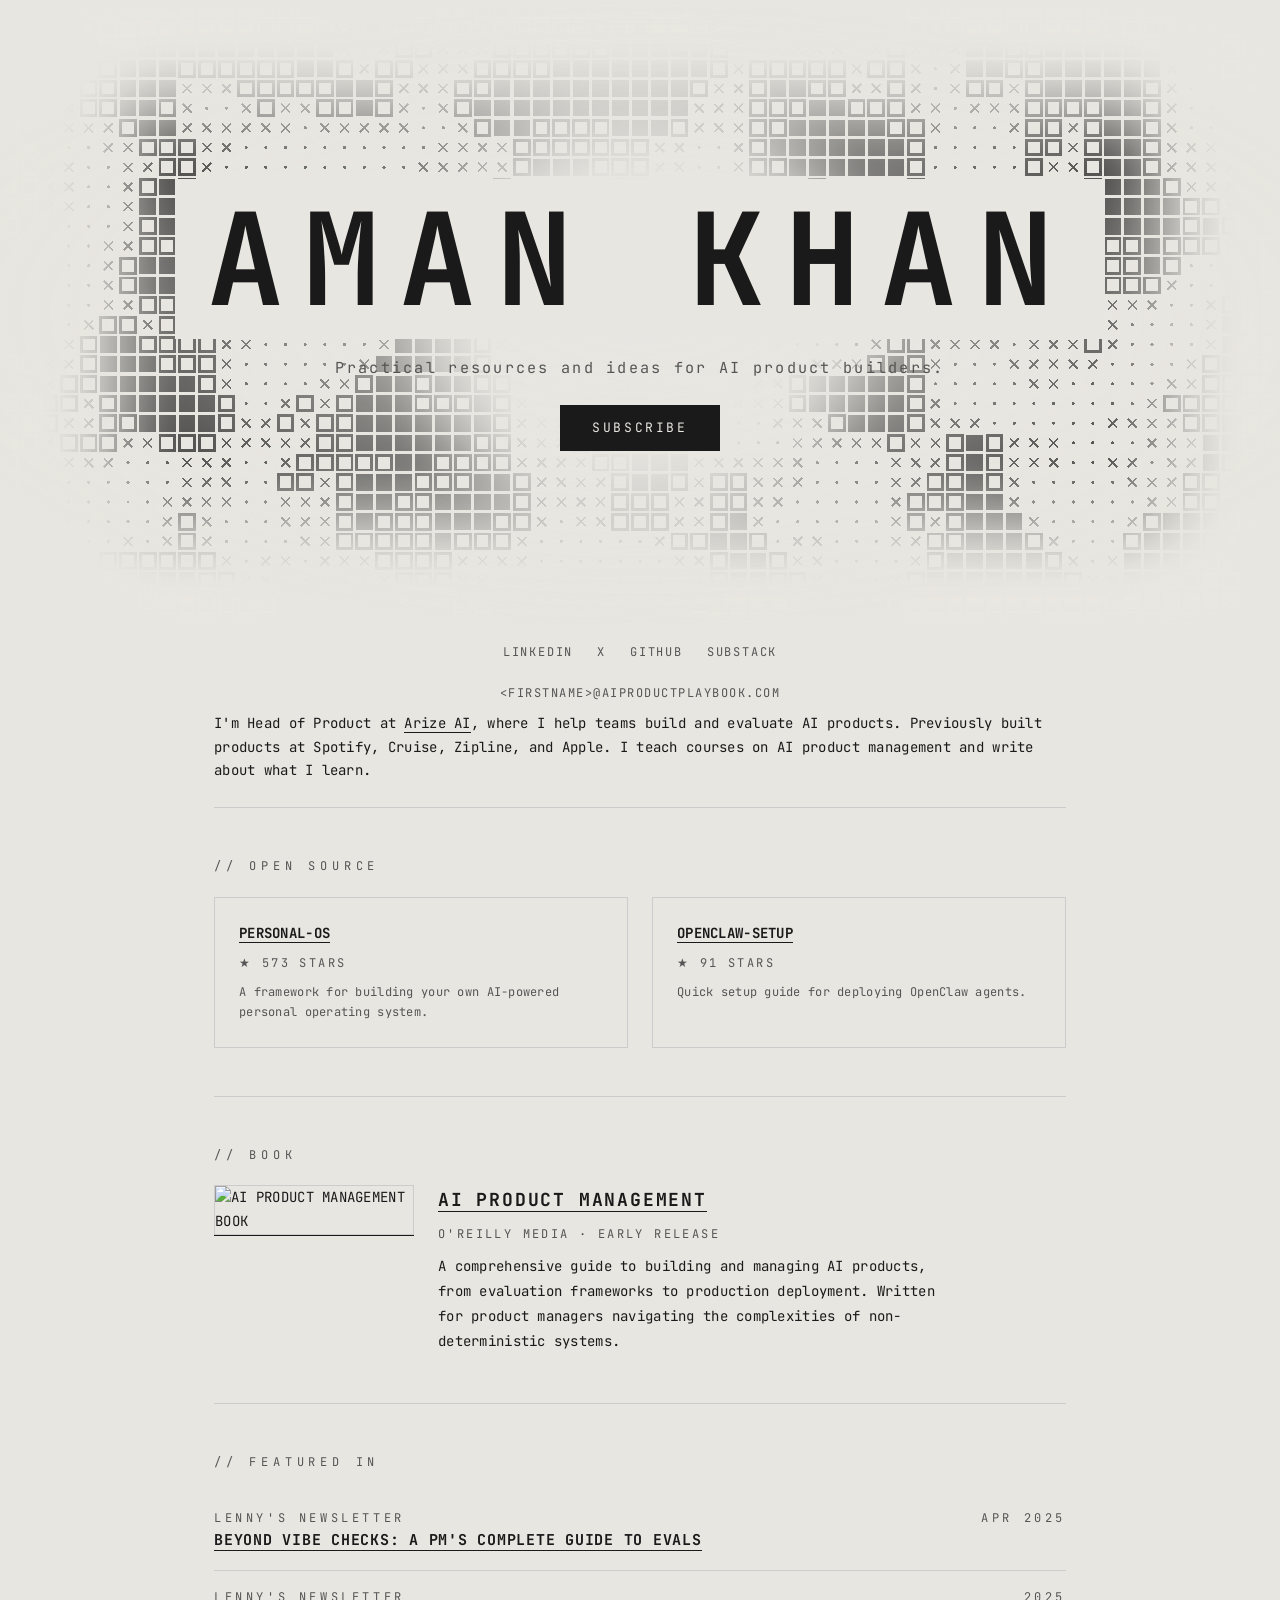
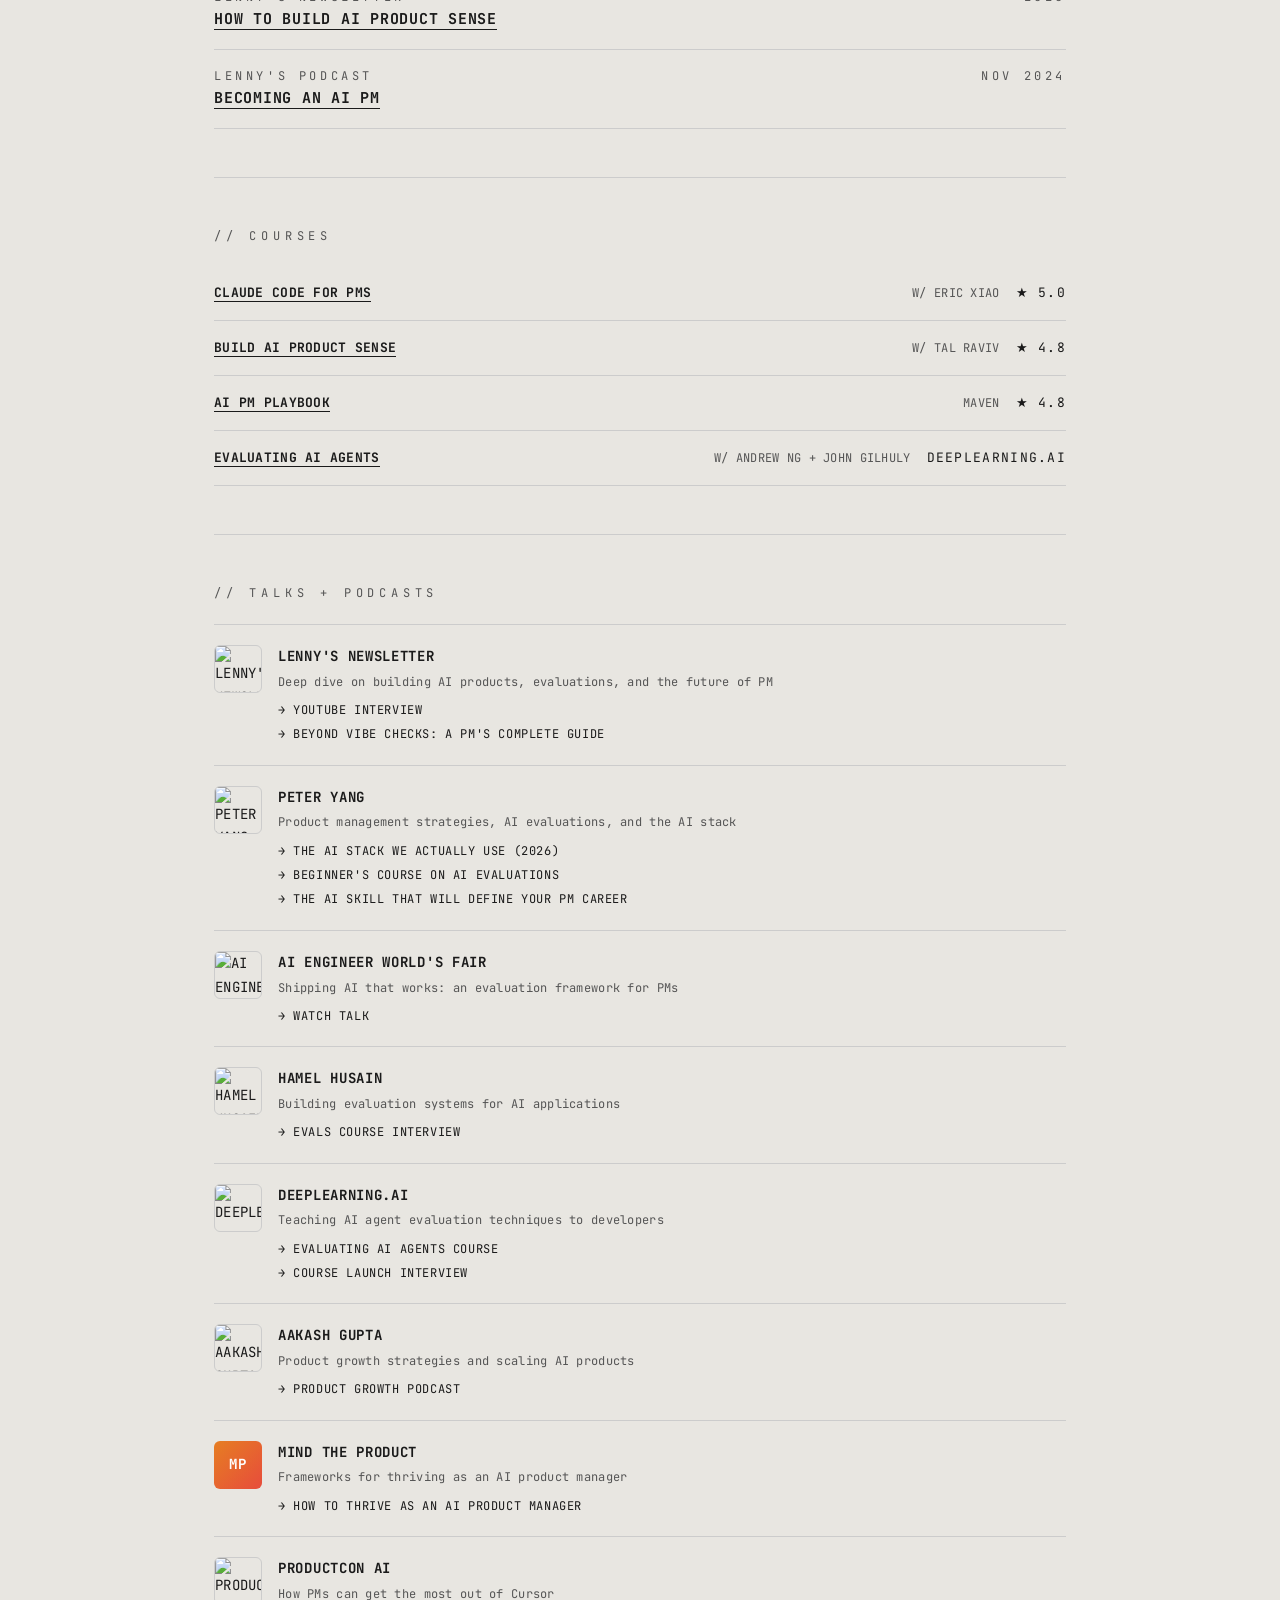
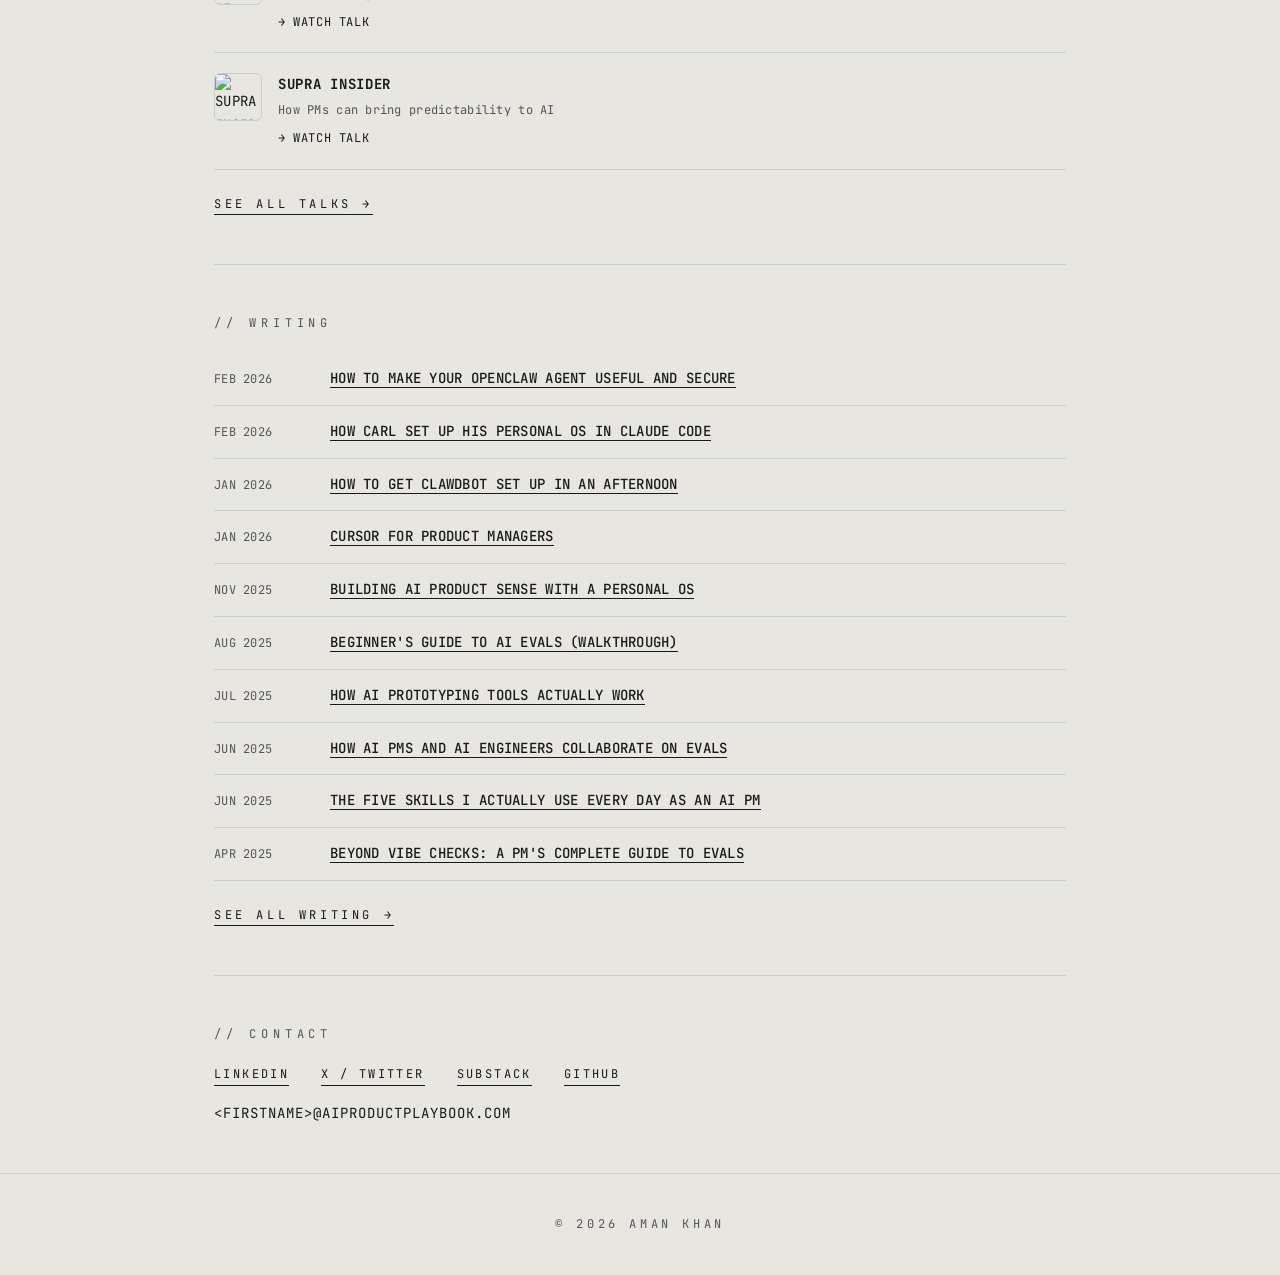
==== preview/index.html @ 2f3ff598 "chore: refresh GitHub star counts" ====
<!DOCTYPE html>
<html lang="en">
<head>
<meta charset="UTF-8">
<meta name="viewport" content="width=device-width, initial-scale=1.0">
<title>AMAN KHAN</title>
<style>
@import url('https://fonts.googleapis.com/css2?family=JetBrains+Mono:wght@400;500;700&display=swap');

* { margin: 0; padding: 0; box-sizing: border-box; }

:root {
  --cream: #e8e6e1;
  --ink: #1a1a1a;
  --muted: #555;
  --border: #ccc;
}

body {
  font-family: 'JetBrains Mono', monospace;
  background: var(--cream);
  color: var(--ink);
  text-transform: uppercase;
  font-size: 14px;
  line-height: 1.7;
  letter-spacing: 0.02em;
}

a { color: var(--ink); text-decoration: none; border-bottom: 1px solid var(--ink); }
a:hover { border-bottom-color: transparent; }

.container { max-width: 900px; margin: 0 auto; padding: 0 24px; }

/* HERO */
#hero {
  position: relative;
  height: 70vh;
  min-height: 400px;
  display: flex;
  align-items: center;
  justify-content: center;
  overflow: hidden;
}

#dither-canvas {
  position: absolute;
  top: 0; left: 0;
  width: 100%;
  height: 100%;
  z-index: 0;
}

#hero::after {
  content: '';
  position: absolute;
  top: 0; left: 0;
  width: 100%;
  height: 100%;
  background: radial-gradient(ellipse 60% 50% at 50% 50%, var(--cream) 0%, transparent 100%);
  z-index: 0;
  pointer-events: none;
}

.hero-content {
  position: relative;
  z-index: 1;
  text-align: center;
}

.hero-name {
  font-size: clamp(3rem, 10vw, 8rem);
  font-weight: 700;
  letter-spacing: 0.15em;
  line-height: 1;
  background: var(--cream);
  padding: 16px 32px;
  mix-blend-mode: screen;
  pointer-events: none;
}

.hero-tagline {
  font-size: clamp(0.8rem, 1.5vw, 0.95rem);
  letter-spacing: 0.15em;
  margin-top: 16px;
  color: var(--muted);
  text-transform: none;
  pointer-events: none;
}

.hero-cta-row {
  margin-top: 24px;
  display: flex;
  align-items: center;
  gap: 24px;
  justify-content: center;
  flex-wrap: wrap;
}

.cta-btn {
  display: inline-block;
  background: var(--ink);
  color: var(--cream) !important;
  padding: 12px 32px;
  font-family: inherit;
  font-size: 13px;
  letter-spacing: 0.2em;
  text-transform: uppercase;
  border: none;
  cursor: pointer;
  text-decoration: none;
  border-bottom: none !important;
  position: relative;
  z-index: 2;
}

.cta-btn:hover { opacity: 0.85; border-bottom: none !important; }

.below-hero-links {
  display: flex;
  justify-content: center;
  gap: 24px;
  padding: 12px 0;
  font-size: 12px;
  letter-spacing: 0.15em;
}

.below-hero-links a { color: var(--muted); border-bottom: 1px solid transparent; }
.below-hero-links a:hover { color: var(--ink); border-bottom-color: var(--ink); }

.about-row {
  display: flex;
  align-items: center;
  gap: 24px;
  padding: 8px 0 24px;
}

.about-bio {
  text-transform: none;
  font-size: 14px;
  line-height: 1.7;
  flex: 1;
}

/* SECTIONS */
section {
  padding: 48px 0;
  border-top: 1px solid var(--border);
}

.section-label {
  font-size: 12px;
  letter-spacing: 0.4em;
  color: var(--muted);
  margin-bottom: 20px;
}

.section-label::before { content: '// '; }

/* OPEN SOURCE */
.oss-grid {
  display: grid;
  grid-template-columns: 1fr 1fr;
  gap: 24px;
}

.oss-card {
  border: 1px solid var(--border);
  padding: 24px;
}

.oss-card h3 { font-size: 14px; margin-bottom: 8px; }
.oss-stars { font-size: 12px; color: var(--muted); letter-spacing: 0.2em; }

/* BOOK */
.book-grid {
  display: grid;
  grid-template-columns: 200px 1fr;
  gap: 24px;
  align-items: start;
}

.book-cover { width: 100%; border: 1px solid var(--border); }

.book-info h3 { font-size: 18px; letter-spacing: 0.1em; margin-bottom: 8px; }
.book-publisher { font-size: 12px; color: var(--muted); letter-spacing: 0.2em; margin-bottom: 10px; }
.book-desc { text-transform: none; line-height: 1.8; max-width: 500px; }

/* FEATURED */
.featured-item {
  padding: 16px 0;
  border-bottom: 1px solid var(--border);
  display: grid;
  grid-template-columns: 1fr auto;
  gap: 16px;
  align-items: baseline;
}

.featured-item:first-of-type { border-top: 1px solid var(--border); }
.featured-source { font-size: 12px; color: var(--muted); letter-spacing: 0.3em; }
.featured-title { font-size: 15px; font-weight: 700; letter-spacing: 0.05em; }

/* COURSES */
.course-row {
  display: grid;
  grid-template-columns: 1fr auto auto;
  gap: 16px;
  padding: 16px 0;
  border-bottom: 1px solid var(--border);
  align-items: baseline;
}

.course-row:first-of-type { border-top: 1px solid var(--border); }
.course-name { font-weight: 700; font-size: 13px; }
.course-collab { font-size: 12px; color: var(--muted); }
.course-rating { font-size: 13px; letter-spacing: 0.1em; white-space: nowrap; }

/* TALK CARDS */
.talks-list {
  display: flex;
  flex-direction: column;
  gap: 0;
}

.talk-card {
  display: flex;
  align-items: flex-start;
  gap: 16px;
  padding: 20px 0;
  border-bottom: 1px solid var(--border);
}

.talk-card:first-child { border-top: 1px solid var(--border); }

.talk-avatar {
  width: 48px;
  height: 48px;
  border-radius: 6px;
  object-fit: cover;
  flex-shrink: 0;
  border: 1px solid var(--border);
}

.talk-avatar-placeholder {
  width: 48px;
  height: 48px;
  border-radius: 6px;
  flex-shrink: 0;
  display: flex;
  align-items: center;
  justify-content: center;
  font-size: 14px;
  font-weight: 700;
  letter-spacing: 0.05em;
  color: #fff;
  background: linear-gradient(135deg, #e67e22, #e74c3c);
}

.talk-card-body {
  flex: 1;
  min-width: 0;
}

.talk-card-show {
  font-size: 14px;
  font-weight: 700;
  letter-spacing: 0.05em;
  margin-bottom: 4px;
}

.talk-card-desc {
  font-size: 12px;
  text-transform: none;
  color: var(--muted);
  line-height: 1.6;
  margin-bottom: 8px;
}

.talk-card-links {
  display: flex;
  flex-direction: column;
  gap: 4px;
  font-size: 12px;
  letter-spacing: 0.05em;
}

.talk-card-links a {
  color: var(--ink);
  border-bottom: none;
}

.talk-card-links a:hover {
  border-bottom: 1px solid var(--ink);
}

/* WRITING */
.writing-item {
  display: grid;
  grid-template-columns: 100px 1fr;
  gap: 16px;
  padding: 14px 0;
  border-bottom: 1px solid var(--border);
  align-items: baseline;
}

.writing-item:first-of-type { border-top: 1px solid var(--border); }
.writing-date { font-size: 12px; color: var(--muted); }
.writing-title a { font-weight: 500; }

.see-more {
  display: inline-block;
  margin-top: 24px;
  font-size: 12px;
  letter-spacing: 0.3em;
}

/* CONTACT */
.contact-links {
  display: flex;
  gap: 32px;
  font-size: 12px;
  letter-spacing: 0.2em;
}

/* FOOTER */
footer {
  padding: 40px 0;
  border-top: 1px solid var(--border);
  text-align: center;
  font-size: 12px;
  color: var(--muted);
  letter-spacing: 0.3em;
}

/* NAV */
nav {
  position: fixed;
  top: 0;
  width: 100%;
  z-index: 100;
  background: var(--cream);
  border-bottom: 1px solid var(--border);
  padding: 12px 0;
  font-size: 12px;
  letter-spacing: 0.3em;
  opacity: 0;
  transition: opacity 0.3s;
}

nav.visible { opacity: 1; }

nav .container {
  display: flex;
  justify-content: space-between;
  align-items: center;
}

nav a { border-bottom: none; }
nav a:hover { opacity: 0.5; }
.nav-links { display: flex; gap: 24px; }

/* RESPONSIVE */
@media (max-width: 640px) {
  .about-row { gap: 20px; }
  .about-bio { font-size: 13px; }
  .book-grid { grid-template-columns: 140px 1fr; gap: 24px; }
  .oss-grid { grid-template-columns: 1fr; }
  .featured-item { grid-template-columns: 1fr; }
  .course-row { grid-template-columns: 1fr auto; }
  .course-collab { display: none; }
  .nav-links { gap: 12px; }
  .contact-links { flex-wrap: wrap; gap: 16px; }
}
</style>
</head>
<body>

<nav id="nav">
  <div class="container">
    <a href="#hero">AMAN KHAN</a>
    <div class="nav-links">
      <a href="#book">BOOK</a>
      <a href="#courses">COURSES</a>
      <a href="#talks">TALKS</a>
      <a href="#writing">WRITING</a>
    </div>
  </div>
</nav>

<div id="hero">
  <canvas id="dither-canvas"></canvas>
  <div class="hero-content">
    <div class="hero-name">AMAN KHAN</div>
    <div class="hero-tagline">Practical resources and ideas for AI product builders.</div>
    <div class="hero-cta-row">
      <a href="https://aiproductplaybook.com" class="cta-btn">SUBSCRIBE</a>
    </div>
  </div>
</div>

<div class="container">
  <div class="below-hero-links">
    <a href="https://www.linkedin.com/in/amanberkeley">LINKEDIN</a>
    <a href="https://x.com/amankhan">X</a>
    <a href="https://github.com/amanaiproduct">GITHUB</a>
    <a href="https://amankhan1.substack.com">SUBSTACK</a>
  </div>
  <div style="text-align:center;font-size:12px;letter-spacing:1.5px;margin-top:8px;color:var(--muted);">&lt;FIRSTNAME&gt;@AIPRODUCTPLAYBOOK.COM</div>
  <div class="about-row">
    <p class="about-bio">I'm Head of Product at <a href="https://arize.com">Arize AI</a>, where I help teams build and evaluate AI products. Previously built products at Spotify, Cruise, Zipline, and Apple. I teach courses on AI product management and write about what I learn.</p>
  </div>
</div>

<div class="container">

<section id="opensource">
  <div class="section-label">OPEN SOURCE</div>
  <div class="oss-grid">
    <div class="oss-card">
      <h3><a href="https://github.com/amanaiproduct/personal-os">PERSONAL-OS</a></h3>
      <div class="oss-stars">&#9733; 573 STARS</div>
      <p style="margin-top:8px;text-transform:none;font-size:12px;color:var(--muted);">A framework for building your own AI-powered personal operating system.</p>
    </div>
    <div class="oss-card">
      <h3><a href="https://github.com/amanaiproduct/openclaw-setup">OPENCLAW-SETUP</a></h3>
      <div class="oss-stars">&#9733; 91 STARS</div>
      <p style="margin-top:8px;text-transform:none;font-size:12px;color:var(--muted);">Quick setup guide for deploying OpenClaw agents.</p>
    </div>
  </div>
</section>

<section id="book">
  <div class="section-label">BOOK</div>
  <div class="book-grid">
    <a href="https://learning.oreilly.com/library/view/ai-product-management/0642572251048/"><img src="https://raw.githubusercontent.com/amanaiproduct/amanaiproduct/main/ai-product-management-book.jpg" alt="AI Product Management Book" class="book-cover" /></a>
    <div class="book-info">
      <h3><a href="https://learning.oreilly.com/library/view/ai-product-management/0642572251048/">AI PRODUCT MANAGEMENT</a></h3>
      <div class="book-publisher">O'REILLY MEDIA &middot; EARLY RELEASE</div>
      <div class="book-desc">
        A comprehensive guide to building and managing AI products, from evaluation frameworks to production deployment. Written for product managers navigating the complexities of non-deterministic systems.
      </div>
    </div>
  </div>
</section>

<section id="featured">
  <div class="section-label">FEATURED IN</div>
  <div class="featured-item">
    <div>
      <div class="featured-source">LENNY'S NEWSLETTER</div>
      <div class="featured-title"><a href="https://amankhan1.substack.com/p/beyond-vibe-checks-a-pms-complete">BEYOND VIBE CHECKS: A PM'S COMPLETE GUIDE TO EVALS</a></div>
    </div>
    <div class="featured-source">APR 2025</div>
  </div>
  <div class="featured-item">
    <div>
      <div class="featured-source">LENNY'S NEWSLETTER</div>
      <div class="featured-title"><a href="https://www.lennysnewsletter.com/p/how-to-build-ai-product-sense">HOW TO BUILD AI PRODUCT SENSE</a></div>
    </div>
    <div class="featured-source">2025</div>
  </div>
  <div class="featured-item">
    <div>
      <div class="featured-source">LENNY'S PODCAST</div>
      <div class="featured-title"><a href="https://www.youtube.com/watch?v=E_rNotqs--I">BECOMING AN AI PM</a></div>
    </div>
    <div class="featured-source">NOV 2024</div>
  </div>
</section>

<section id="courses">
  <div class="section-label">COURSES</div>
  <div class="course-row">
    <div class="course-name"><a href="https://maven.com/aman-khan/claude-code-for-product-managers">CLAUDE CODE FOR PMS</a></div>
    <div class="course-collab">W/ ERIC XIAO</div>
    <div class="course-rating">&#9733; 5.0</div>
  </div>
  <div class="course-row">
    <div class="course-name"><a href="https://maven.com/aman-khan/build-ai-product-sense">BUILD AI PRODUCT SENSE</a></div>
    <div class="course-collab">W/ TAL RAVIV</div>
    <div class="course-rating">&#9733; 4.8</div>
  </div>
  <div class="course-row">
    <div class="course-name"><a href="https://maven.com/aman-khan/thriving-as-an-ai-pm">AI PM PLAYBOOK</a></div>
    <div class="course-collab">MAVEN</div>
    <div class="course-rating">&#9733; 4.8</div>
  </div>
  <div class="course-row">
    <div class="course-name"><a href="https://learn.deeplearning.ai/courses/evaluating-ai-agents/">EVALUATING AI AGENTS</a></div>
    <div class="course-collab">W/ ANDREW NG + JOHN GILHULY</div>
    <div class="course-rating">DEEPLEARNING.AI</div>
  </div>
</section>

<section id="talks">
  <div class="section-label">TALKS + PODCASTS</div>
  <div class="talks-list">

    <div class="talk-card">
      <img class="talk-avatar" src="https://substackcdn.com/image/fetch/w_80,h_80,c_fill,f_webp,q_auto:good,fl_progressive:steep,g_auto/https%3A%2F%2Fsubstack-post-media.s3.amazonaws.com%2Fpublic%2Fimages%2F441213db-4824-4e48-9d28-a3a18952cbfc_592x592.png" alt="Lenny's Newsletter" />
      <div class="talk-card-body">
        <div class="talk-card-show">LENNY'S NEWSLETTER</div>
        <div class="talk-card-desc">Deep dive on building AI products, evaluations, and the future of PM</div>
        <div class="talk-card-links">
          <a href="https://www.youtube.com/watch?v=E_rNotqs--I">&rarr; YouTube Interview</a>
          <a href="https://www.lennysnewsletter.com/p/beyond-vibe-checks-a-pms-complete">&rarr; Beyond Vibe Checks: A PM's Complete Guide</a>
        </div>
      </div>
    </div>

    <div class="talk-card">
      <img class="talk-avatar" src="https://substackcdn.com/image/fetch/f_auto,q_auto:good,fl_progressive:steep/https%3A%2F%2Fsubstack-post-media.s3.amazonaws.com%2Fpublic%2Fimages%2Fd2dbd75e-1c5a-48ab-94ef-b24caea63cdf_1024x1024.png" alt="Peter Yang" />
      <div class="talk-card-body">
        <div class="talk-card-show">PETER YANG</div>
        <div class="talk-card-desc">Product management strategies, AI evaluations, and the AI stack</div>
        <div class="talk-card-links">
          <a href="https://www.youtube.com/watch?v=VXdrfvqiH-0">&rarr; The AI Stack We Actually Use (2026)</a>
          <a href="https://www.youtube.com/watch?v=TL527yTpxlk">&rarr; Beginner's Course on AI Evaluations</a>
          <a href="https://www.youtube.com/watch?v=u8lEDw7pOkE">&rarr; The AI Skill That Will Define Your PM Career</a>
        </div>
      </div>
    </div>

    <div class="talk-card">
      <img class="talk-avatar" src="https://img.youtube.com/vi/2HNSG990Ew8/default.jpg" alt="AI Engineer World's Fair" />
      <div class="talk-card-body">
        <div class="talk-card-show">AI ENGINEER WORLD'S FAIR</div>
        <div class="talk-card-desc">Shipping AI that works: an evaluation framework for PMs</div>
        <div class="talk-card-links">
          <a href="https://www.youtube.com/watch?v=2HNSG990Ew8">&rarr; Watch Talk</a>
        </div>
      </div>
    </div>

    <div class="talk-card">
      <img class="talk-avatar" src="https://yt3.googleusercontent.com/91zElxE2d20UXhsFWobw-z-L6oVIaZs88jK5ojx1LAk6V_9s4IIaCA9VqqN_Jw3WkgW_VEpN=s160-c-k-c0x00ffffff-no-rj" alt="Hamel Husain" />
      <div class="talk-card-body">
        <div class="talk-card-show">HAMEL HUSAIN</div>
        <div class="talk-card-desc">Building evaluation systems for AI applications</div>
        <div class="talk-card-links">
          <a href="https://www.youtube.com/watch?v=XueTa4qrMpg">&rarr; Evals Course Interview</a>
        </div>
      </div>
    </div>

    <div class="talk-card">
      <img class="talk-avatar" src="https://www.deeplearning.ai/favicon.ico" alt="DeepLearning.AI" />
      <div class="talk-card-body">
        <div class="talk-card-show">DEEPLEARNING.AI</div>
        <div class="talk-card-desc">Teaching AI agent evaluation techniques to developers</div>
        <div class="talk-card-links">
          <a href="https://www.deeplearning.ai/short-courses/evaluating-ai-agents/">&rarr; Evaluating AI Agents Course</a>
          <a href="https://www.youtube.com/watch?v=GzxdGpFhn04">&rarr; Course Launch Interview</a>
        </div>
      </div>
    </div>

    <div class="talk-card">
      <img class="talk-avatar" src="https://substackcdn.com/image/fetch/w_80,h_80,c_fill,f_webp,q_auto:good,fl_progressive:steep,g_auto/https%3A%2F%2Fsubstack-post-media.s3.amazonaws.com%2Fpublic%2Fimages%2F266f66c3-ca9f-4c0b-93a7-b1dc6ed89901_512x512.png" alt="Aakash Gupta" />
      <div class="talk-card-body">
        <div class="talk-card-show">AAKASH GUPTA</div>
        <div class="talk-card-desc">Product growth strategies and scaling AI products</div>
        <div class="talk-card-links">
          <a href="https://www.news.aakashg.com/p/aman-khan-podcast">&rarr; Product Growth Podcast</a>
        </div>
      </div>
    </div>

    <div class="talk-card">
      <div class="talk-avatar-placeholder">MP</div>
      <div class="talk-card-body">
        <div class="talk-card-show">MIND THE PRODUCT</div>
        <div class="talk-card-desc">Frameworks for thriving as an AI product manager</div>
        <div class="talk-card-links">
          <a href="https://www.mindtheproduct.com/how-to-thrive-as-an-ai-product-manager-aman-khan-director-of-product-arize-ai/">&rarr; How to Thrive as an AI Product Manager</a>
        </div>
      </div>
    </div>

    <div class="talk-card">
      <img class="talk-avatar" src="https://img.youtube.com/vi/NXTnmfG4h7U/default.jpg" alt="ProductCon AI" />
      <div class="talk-card-body">
        <div class="talk-card-show">PRODUCTCON AI</div>
        <div class="talk-card-desc">How PMs can get the most out of Cursor</div>
        <div class="talk-card-links">
          <a href="https://www.youtube.com/watch?v=NXTnmfG4h7U">&rarr; Watch Talk</a>
        </div>
      </div>
    </div>

    <div class="talk-card">
      <img class="talk-avatar" src="https://img.youtube.com/vi/ACrOVlbk190/default.jpg" alt="Supra Insider" />
      <div class="talk-card-body">
        <div class="talk-card-show">SUPRA INSIDER</div>
        <div class="talk-card-desc">How PMs can bring predictability to AI</div>
        <div class="talk-card-links">
          <a href="https://www.youtube.com/watch?v=ACrOVlbk190">&rarr; Watch Talk</a>
        </div>
      </div>
    </div>

  </div>
  <a href="all-talks.html" class="see-more">SEE ALL TALKS &rarr;</a>
</section>

<section id="writing">
  <div class="section-label">WRITING</div>
  <div class="writing-item"><div class="writing-date">FEB 2026</div><div class="writing-title"><a href="https://amankhan1.substack.com/p/how-to-make-your-openclaw-agent-useful">HOW TO MAKE YOUR OPENCLAW AGENT USEFUL AND SECURE</a></div></div>
  <div class="writing-item"><div class="writing-date">FEB 2026</div><div class="writing-title"><a href="https://amankhan1.substack.com/p/how-carl-set-up-his-personal-os-in">HOW CARL SET UP HIS PERSONAL OS IN CLAUDE CODE</a></div></div>
  <div class="writing-item"><div class="writing-date">JAN 2026</div><div class="writing-title"><a href="https://amankhan1.substack.com/p/how-to-get-clawdbotmoltbotopenclaw">HOW TO GET CLAWDBOT SET UP IN AN AFTERNOON</a></div></div>
  <div class="writing-item"><div class="writing-date">JAN 2026</div><div class="writing-title"><a href="https://amankhan1.substack.com/p/cursor-for-product-managers">CURSOR FOR PRODUCT MANAGERS</a></div></div>
  <div class="writing-item"><div class="writing-date">NOV 2025</div><div class="writing-title"><a href="https://amankhan1.substack.com/p/building-ai-product-sense-with-a">BUILDING AI PRODUCT SENSE WITH A PERSONAL OS</a></div></div>
  <div class="writing-item"><div class="writing-date">AUG 2025</div><div class="writing-title"><a href="https://amankhan1.substack.com/p/beginners-guide-to-ai-evals-walkthrough">BEGINNER'S GUIDE TO AI EVALS (WALKTHROUGH)</a></div></div>
  <div class="writing-item"><div class="writing-date">JUL 2025</div><div class="writing-title"><a href="https://amankhan1.substack.com/p/how-ai-prototyping-tools-actually">HOW AI PROTOTYPING TOOLS ACTUALLY WORK</a></div></div>
  <div class="writing-item"><div class="writing-date">JUN 2025</div><div class="writing-title"><a href="https://amankhan1.substack.com/p/how-ai-pms-and-ai-engineers-collaborate">HOW AI PMS AND AI ENGINEERS COLLABORATE ON EVALS</a></div></div>
  <div class="writing-item"><div class="writing-date">JUN 2025</div><div class="writing-title"><a href="https://amankhan1.substack.com/p/the-five-skills-i-actually-use-every">THE FIVE SKILLS I ACTUALLY USE EVERY DAY AS AN AI PM</a></div></div>
  <div class="writing-item"><div class="writing-date">APR 2025</div><div class="writing-title"><a href="https://amankhan1.substack.com/p/beyond-vibe-checks-a-pms-complete">BEYOND VIBE CHECKS: A PM'S COMPLETE GUIDE TO EVALS</a></div></div>
  <a href="https://amankhan1.substack.com" class="see-more">SEE ALL WRITING &rarr;</a>
</section>

<section id="contact">
  <div class="section-label">CONTACT</div>
  <div class="contact-links">
    <a href="https://linkedin.com/in/amanberkeley">LINKEDIN</a>
    <a href="https://x.com/amankhan">X / TWITTER</a>
    <a href="https://amankhan1.substack.com">SUBSTACK</a>
    <a href="https://github.com/amanaiproduct">GITHUB</a>
  </div>
  <p style="margin-top: 16px; font-size: 14px; letter-spacing: 1px;">&lt;FIRSTNAME&gt;@AIPRODUCTPLAYBOOK.COM</p>
</section>

</div>

<footer>
  <div class="container">&copy; 2026 AMAN KHAN</div>
</footer>

<script>
// NAV VISIBILITY
const nav = document.getElementById('nav');
window.addEventListener('scroll', () => {
  nav.classList.toggle('visible', window.scrollY > window.innerHeight * 0.8);
});

// WEBGL DITHERING SHADER
const canvas = document.getElementById('dither-canvas');
const gl = canvas.getContext('webgl');

function resize() {
  const dpr = Math.min(window.devicePixelRatio, 2);
  canvas.width = canvas.clientWidth * dpr;
  canvas.height = canvas.clientHeight * dpr;
  gl.viewport(0, 0, canvas.width, canvas.height);
}
resize();
window.addEventListener('resize', resize);

const vsrc = `
attribute vec2 a_position;
void main() { gl_Position = vec4(a_position, 0.0, 1.0); }
`;

const fsrc = `
precision highp float;
uniform vec2 u_resolution;
uniform float u_time;

vec3 mod289(vec3 x) { return x - floor(x * (1.0/289.0)) * 289.0; }
vec2 mod289(vec2 x) { return x - floor(x * (1.0/289.0)) * 289.0; }
vec3 permute(vec3 x) { return mod289(((x*34.0)+1.0)*x); }

float snoise(vec2 v) {
  const vec4 C = vec4(0.211324865405187, 0.366025403784439,
                     -0.577350269189626, 0.024390243902439);
  vec2 i = floor(v + dot(v, C.yy));
  vec2 x0 = v - i + dot(i, C.xx);
  vec2 i1 = (x0.x > x0.y) ? vec2(1.0, 0.0) : vec2(0.0, 1.0);
  vec4 x12 = x0.xyxy + C.xxzz;
  x12.xy -= i1;
  i = mod289(i);
  vec3 p = permute(permute(i.y + vec3(0.0, i1.y, 1.0)) + i.x + vec3(0.0, i1.x, 1.0));
  vec3 m = max(0.5 - vec3(dot(x0,x0), dot(x12.xy,x12.xy), dot(x12.zw,x12.zw)), 0.0);
  m = m*m; m = m*m;
  vec3 x = 2.0 * fract(p * C.www) - 1.0;
  vec3 h = abs(x) - 0.5;
  vec3 ox = floor(x + 0.5);
  vec3 a0 = x - ox;
  m *= 1.79284291400159 - 0.85373472095314 * (a0*a0 + h*h);
  vec3 g;
  g.x = a0.x * x0.x + h.x * x0.y;
  g.yz = a0.yz * x12.xz + h.yz * x12.yw;
  return 130.0 * dot(m, g);
}

void main() {
  vec2 uv = gl_FragCoord.xy / u_resolution;
  float aspect = u_resolution.x / u_resolution.y;
  float gridSize = 65.0;
  float cellW = u_resolution.x / gridSize;
  float cellH = cellW;
  vec2 cell = floor(gl_FragCoord.xy / vec2(cellW, cellH));
  vec2 cellUV = fract(gl_FragCoord.xy / vec2(cellW, cellH));
  float flowSpeed = 0.3;
  float noiseScale = 0.08;
  float wavyDrift = sin(cell.y * 0.15 + u_time * 0.2) * 2.0;
  vec2 noiseCoord = vec2(
    (cell.x + wavyDrift) * noiseScale + u_time * flowSpeed,
    cell.y * noiseScale + sin(u_time * 0.1) * 0.5
  );
  float n = snoise(noiseCoord) * 0.5 + 0.5;
  n += snoise(noiseCoord * 2.5) * 0.25;
  n = clamp(n, 0.0, 1.0);
  float alpha = 0.0;
  vec2 c = cellUV - 0.5;
  float dist = length(c);
  if (n < 0.35) {
    alpha = dist < 0.08 ? 1.0 : 0.0;
  } else if (n < 0.55) {
    float cross1 = abs(c.x - c.y);
    float cross2 = abs(c.x + c.y);
    alpha = (cross1 < 0.06 || cross2 < 0.06) ? 1.0 : 0.0;
    if (abs(c.x) + abs(c.y) > 0.45) alpha = 0.0;
  } else if (n < 0.75) {
    float box = max(abs(c.x), abs(c.y));
    alpha = (box > 0.3 && box < 0.45) ? 1.0 : 0.0;
  } else {
    float box = max(abs(c.x), abs(c.y));
    alpha = box < 0.42 ? 1.0 : 0.0;
  }
  float vignette = smoothstep(0.0, 0.3, uv.y) * smoothstep(1.0, 0.7, uv.y);
  vignette *= smoothstep(0.0, 0.15, uv.x) * smoothstep(1.0, 0.85, uv.x);
  float centerFade = 1.0 - smoothstep(0.15, 0.45, length((uv - vec2(0.5)) * vec2(aspect, 1.0)));
  float density = vignette * mix(1.0, 0.15, centerFade);
  alpha *= density;
  gl_FragColor = vec4(0.1, 0.1, 0.1, alpha);
}
`;

function compile(type, src) {
  const s = gl.createShader(type);
  gl.shaderSource(s, src);
  gl.compileShader(s);
  return s;
}

const prog = gl.createProgram();
gl.attachShader(prog, compile(gl.VERTEX_SHADER, vsrc));
gl.attachShader(prog, compile(gl.FRAGMENT_SHADER, fsrc));
gl.linkProgram(prog);
gl.useProgram(prog);

const buf = gl.createBuffer();
gl.bindBuffer(gl.ARRAY_BUFFER, buf);
gl.bufferData(gl.ARRAY_BUFFER, new Float32Array([-1,-1,1,-1,-1,1,1,1]), gl.STATIC_DRAW);
const pos = gl.getAttribLocation(prog, 'a_position');
gl.enableVertexAttribArray(pos);
gl.vertexAttribPointer(pos, 2, gl.FLOAT, false, 0, 0);

const uRes = gl.getUniformLocation(prog, 'u_resolution');
const uTime = gl.getUniformLocation(prog, 'u_time');

gl.enable(gl.BLEND);
gl.blendFunc(gl.SRC_ALPHA, gl.ONE_MINUS_SRC_ALPHA);
gl.clearColor(0.91, 0.90, 0.88, 1.0);

function render(t) {
  gl.clear(gl.COLOR_BUFFER_BIT);
  gl.uniform2f(uRes, canvas.width, canvas.height);
  gl.uniform1f(uTime, t * 0.001);
  gl.drawArrays(gl.TRIANGLE_STRIP, 0, 4);
  requestAnimationFrame(render);
}
requestAnimationFrame(render);
</script>

</body>
</html>
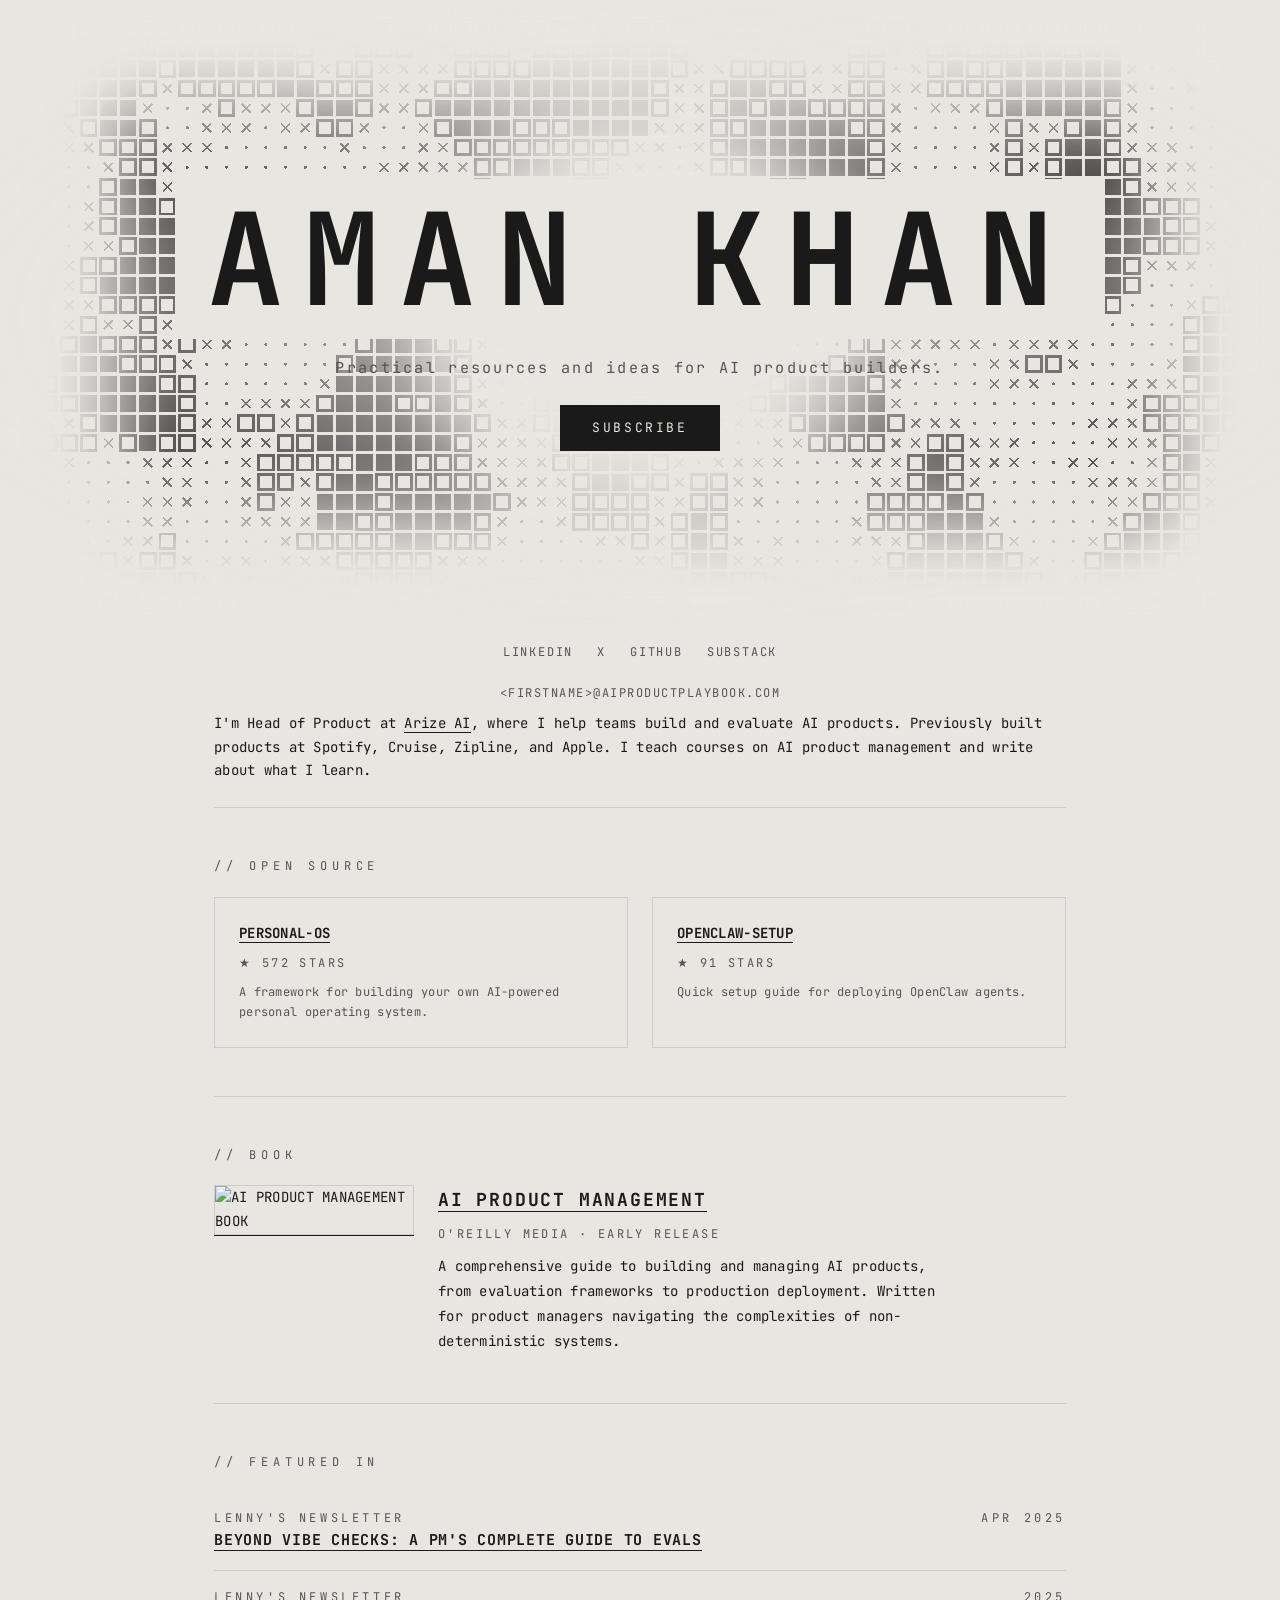
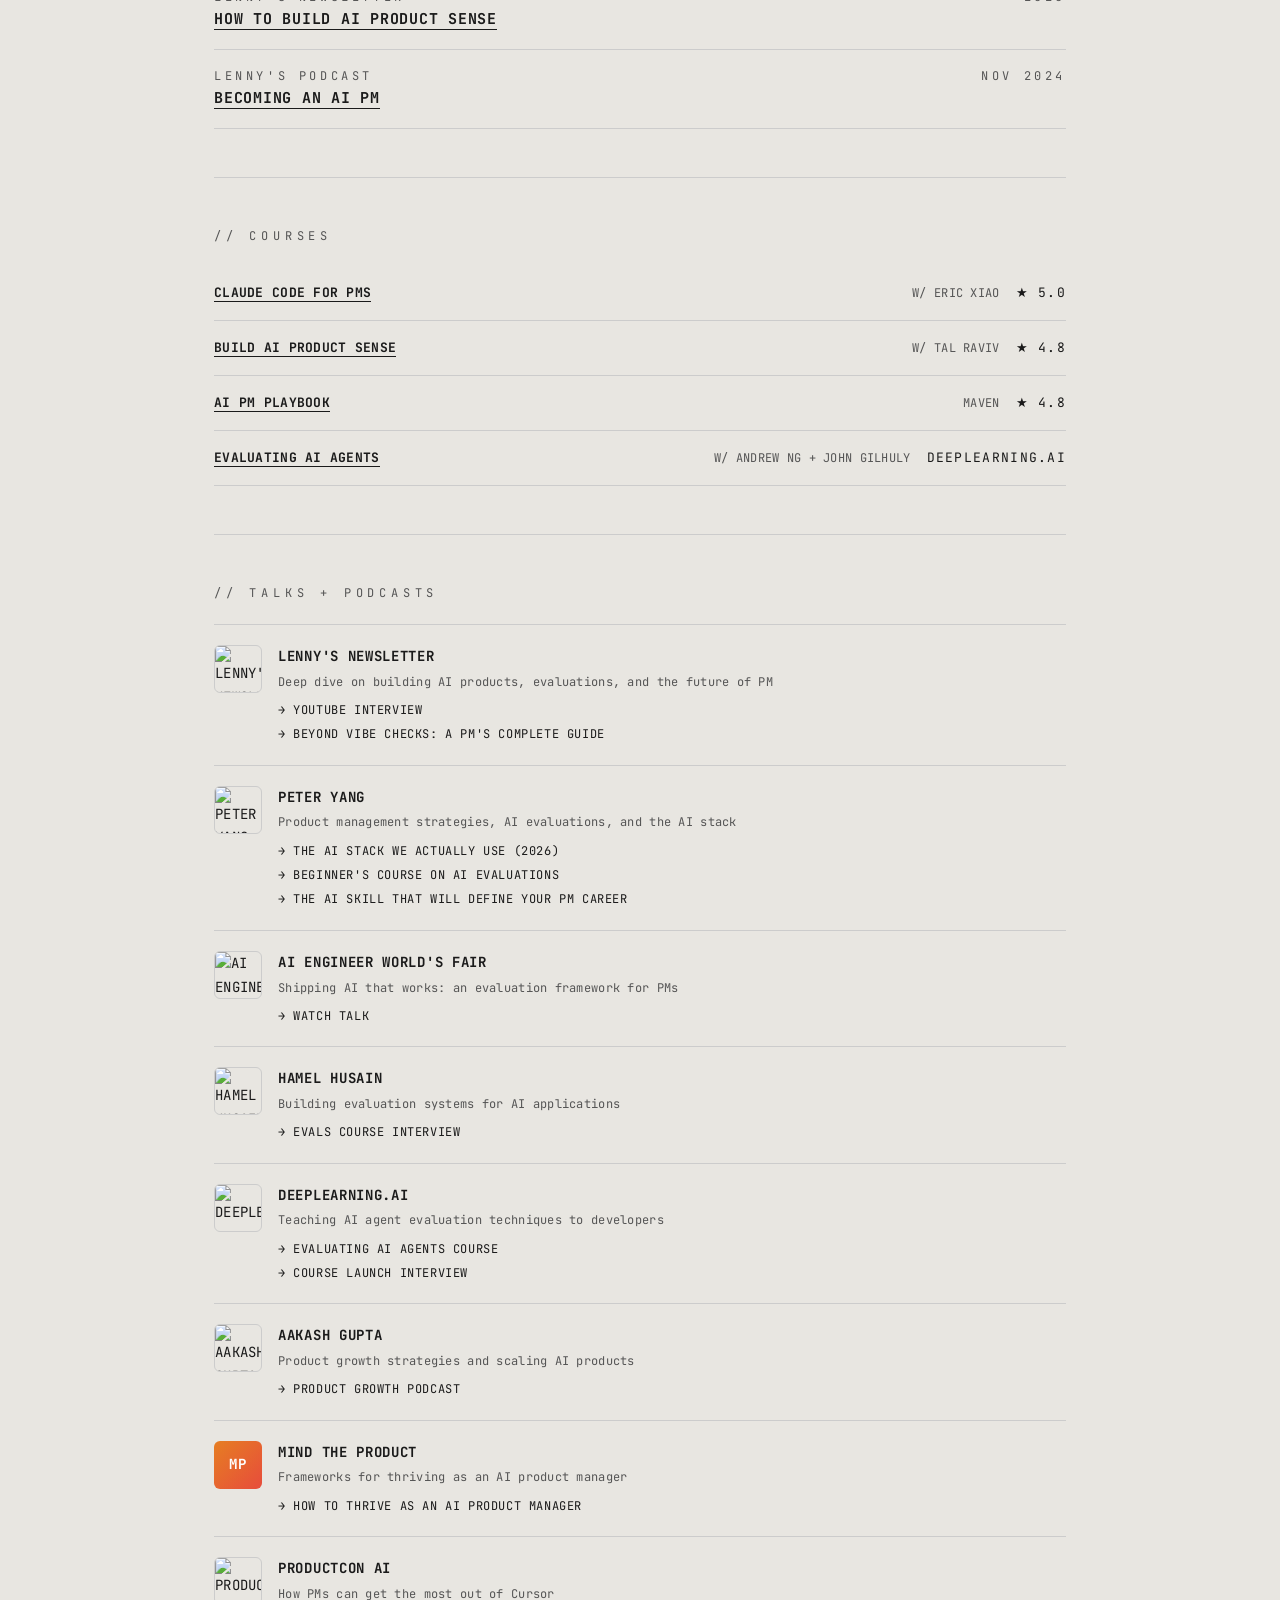
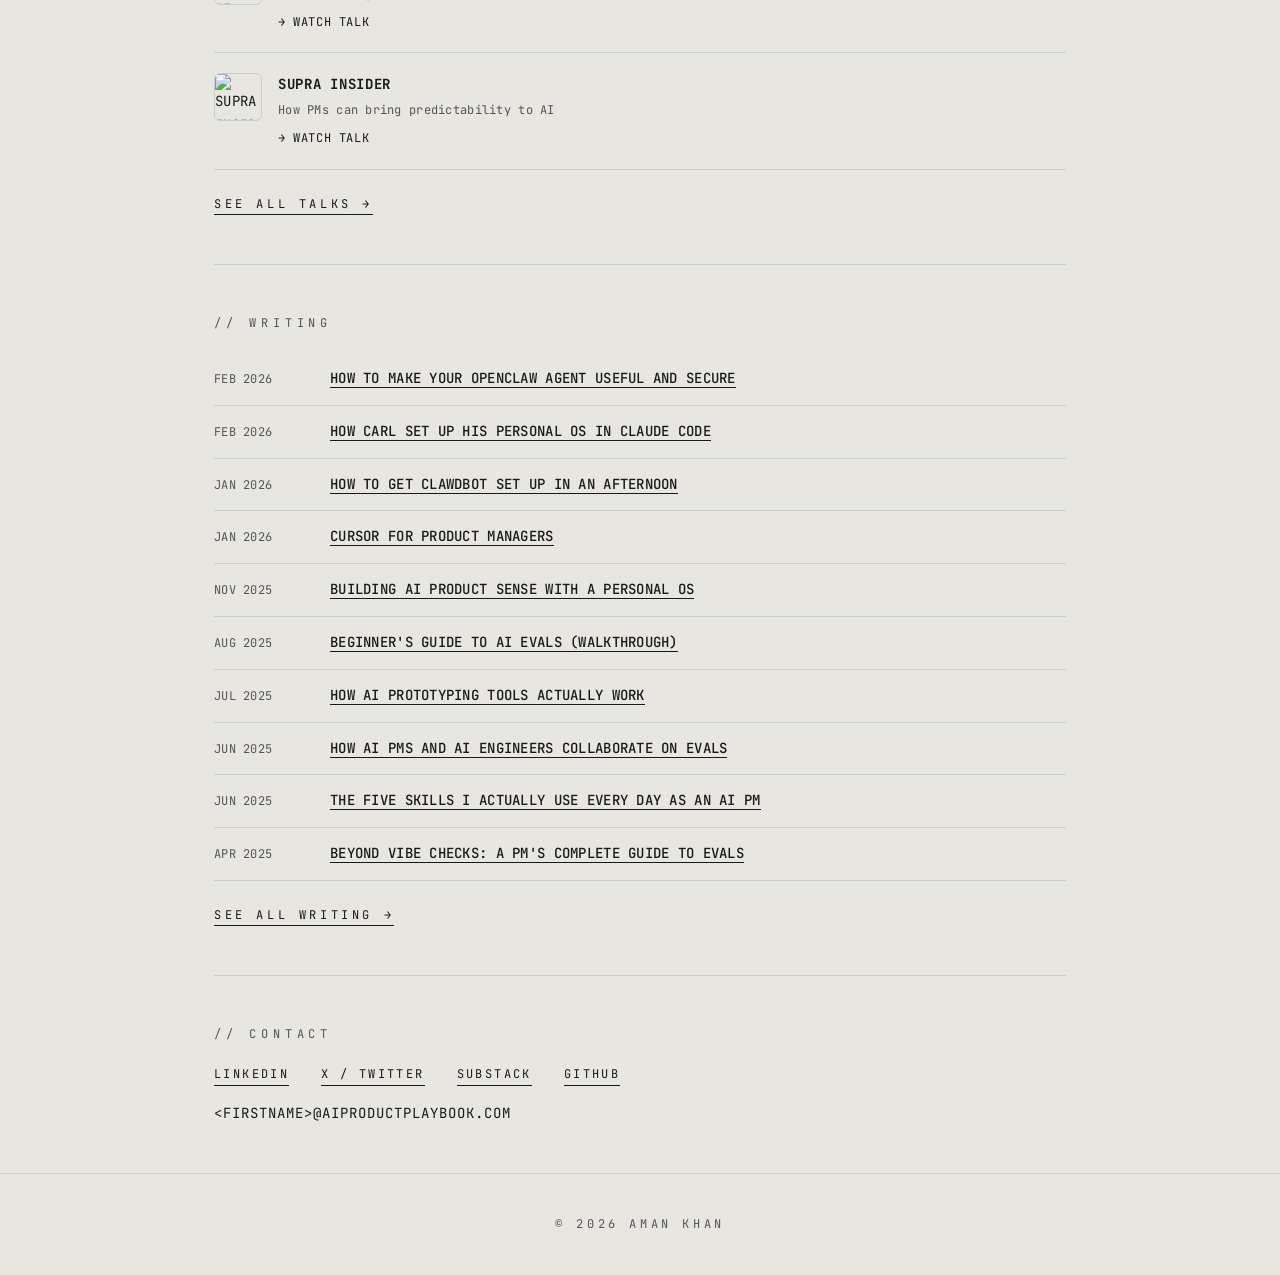
==== commit cc4ecdf0: "chore: refresh GitHub star counts" ====
--- a/preview/index.html
+++ b/preview/index.html
@@ -417,7 +417,7 @@
   <div class="oss-grid">
     <div class="oss-card">
       <h3><a href="https://github.com/amanaiproduct/personal-os">PERSONAL-OS</a></h3>
-      <div class="oss-stars">&#9733; 573 STARS</div>
+      <div class="oss-stars">&#9733; 572 STARS</div>
       <p style="margin-top:8px;text-transform:none;font-size:12px;color:var(--muted);">A framework for building your own AI-powered personal operating system.</p>
     </div>
     <div class="oss-card">
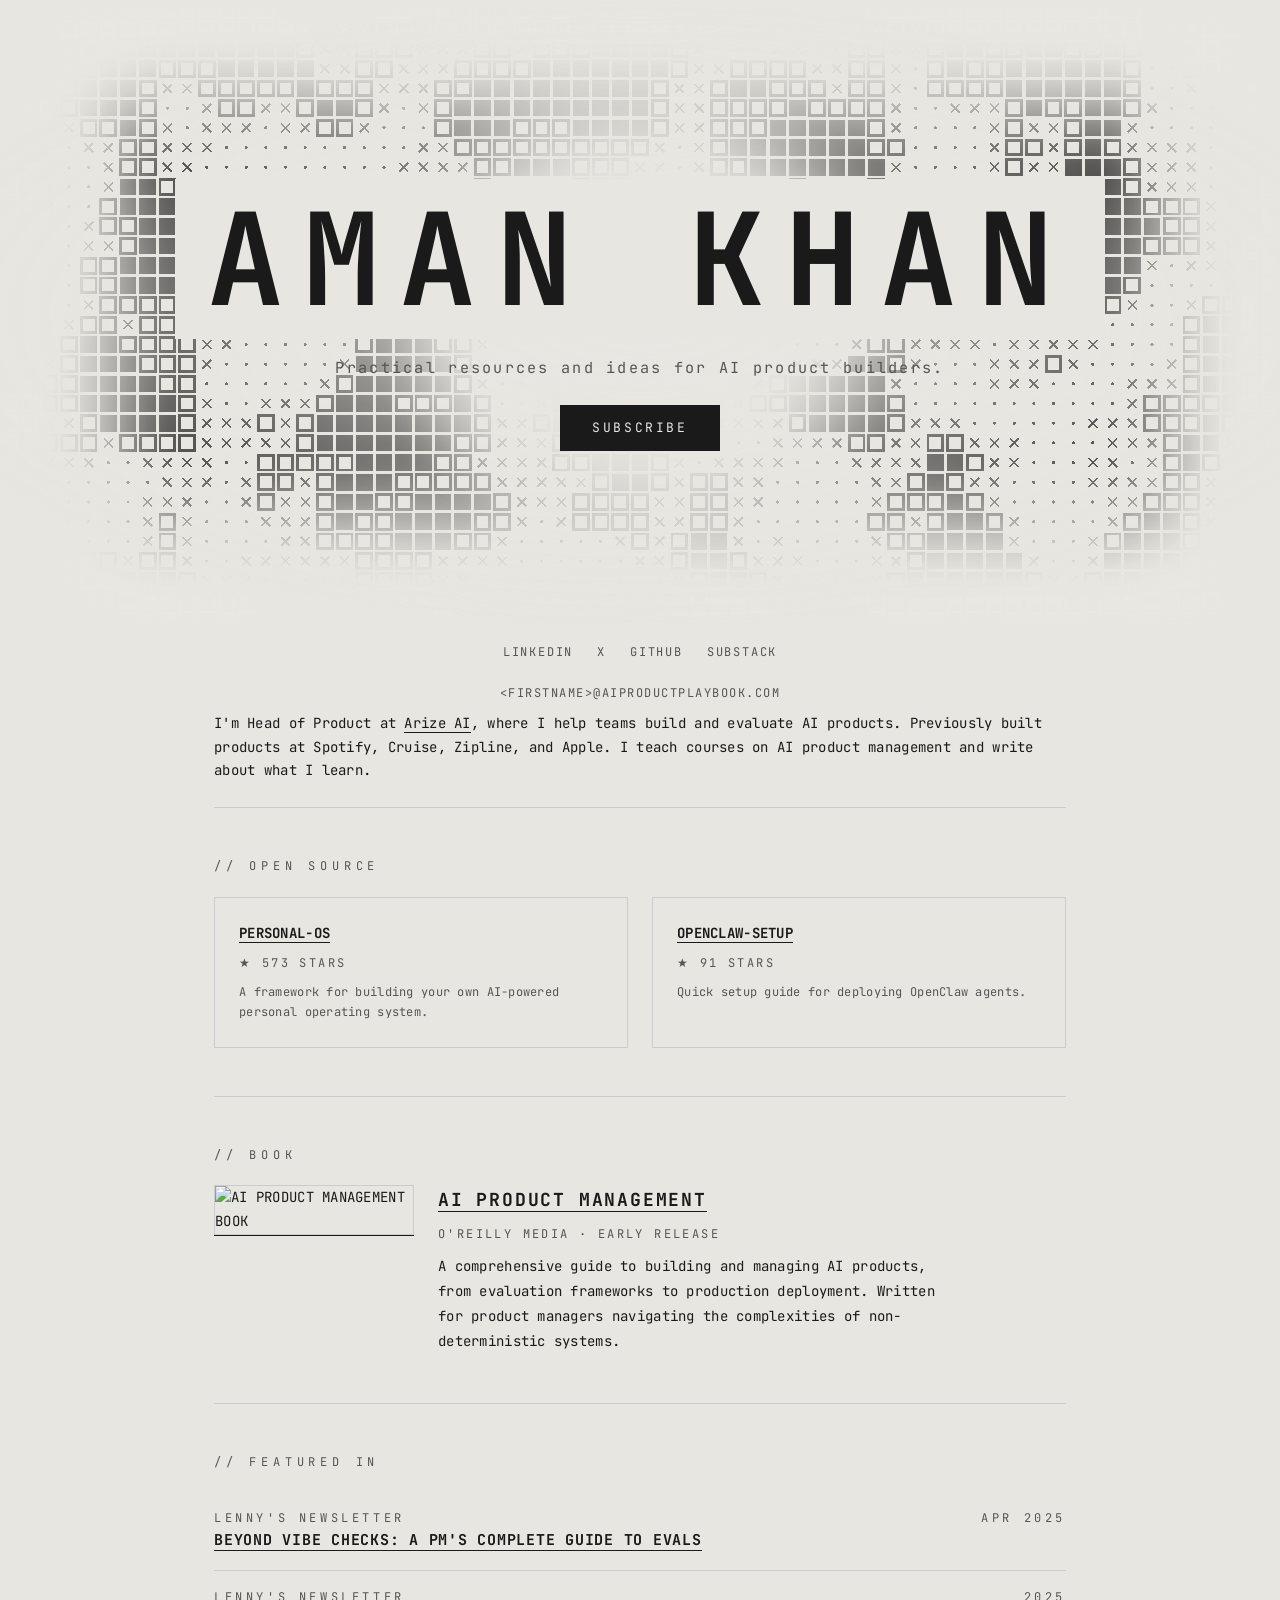
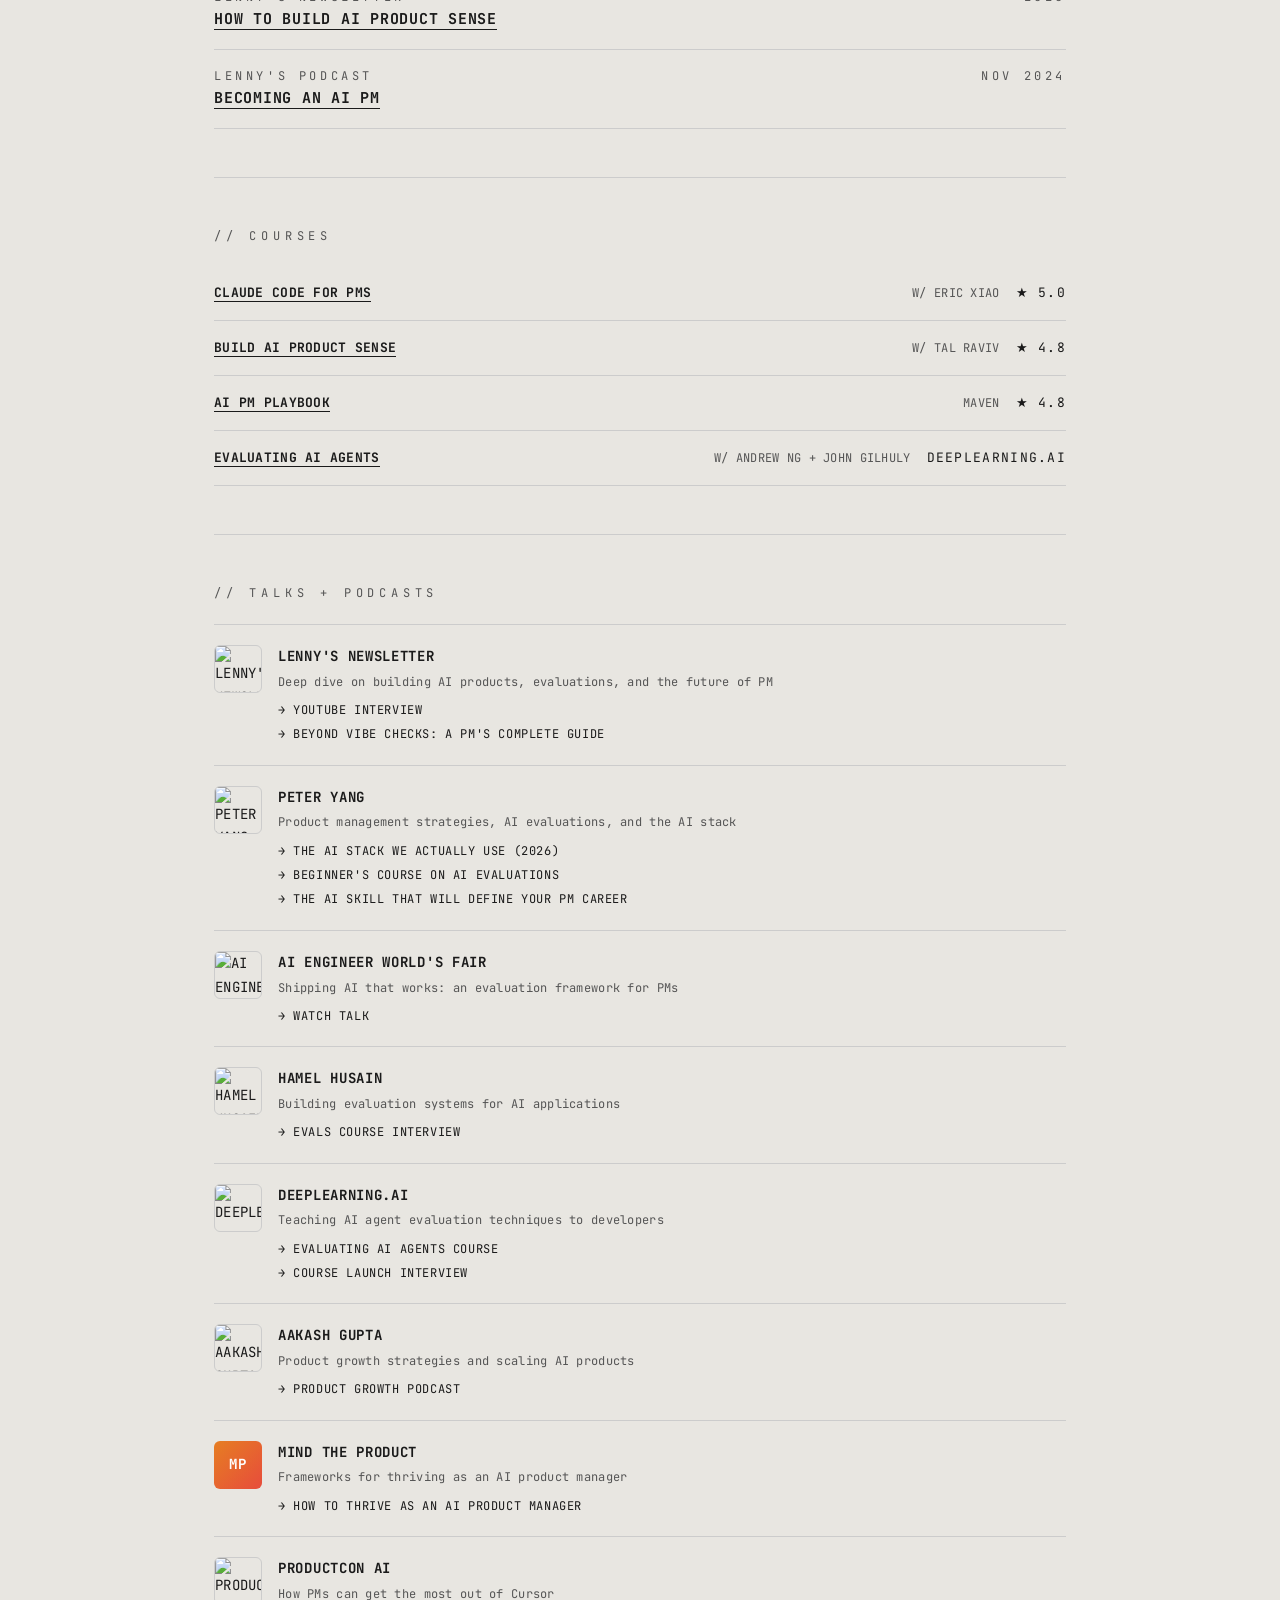
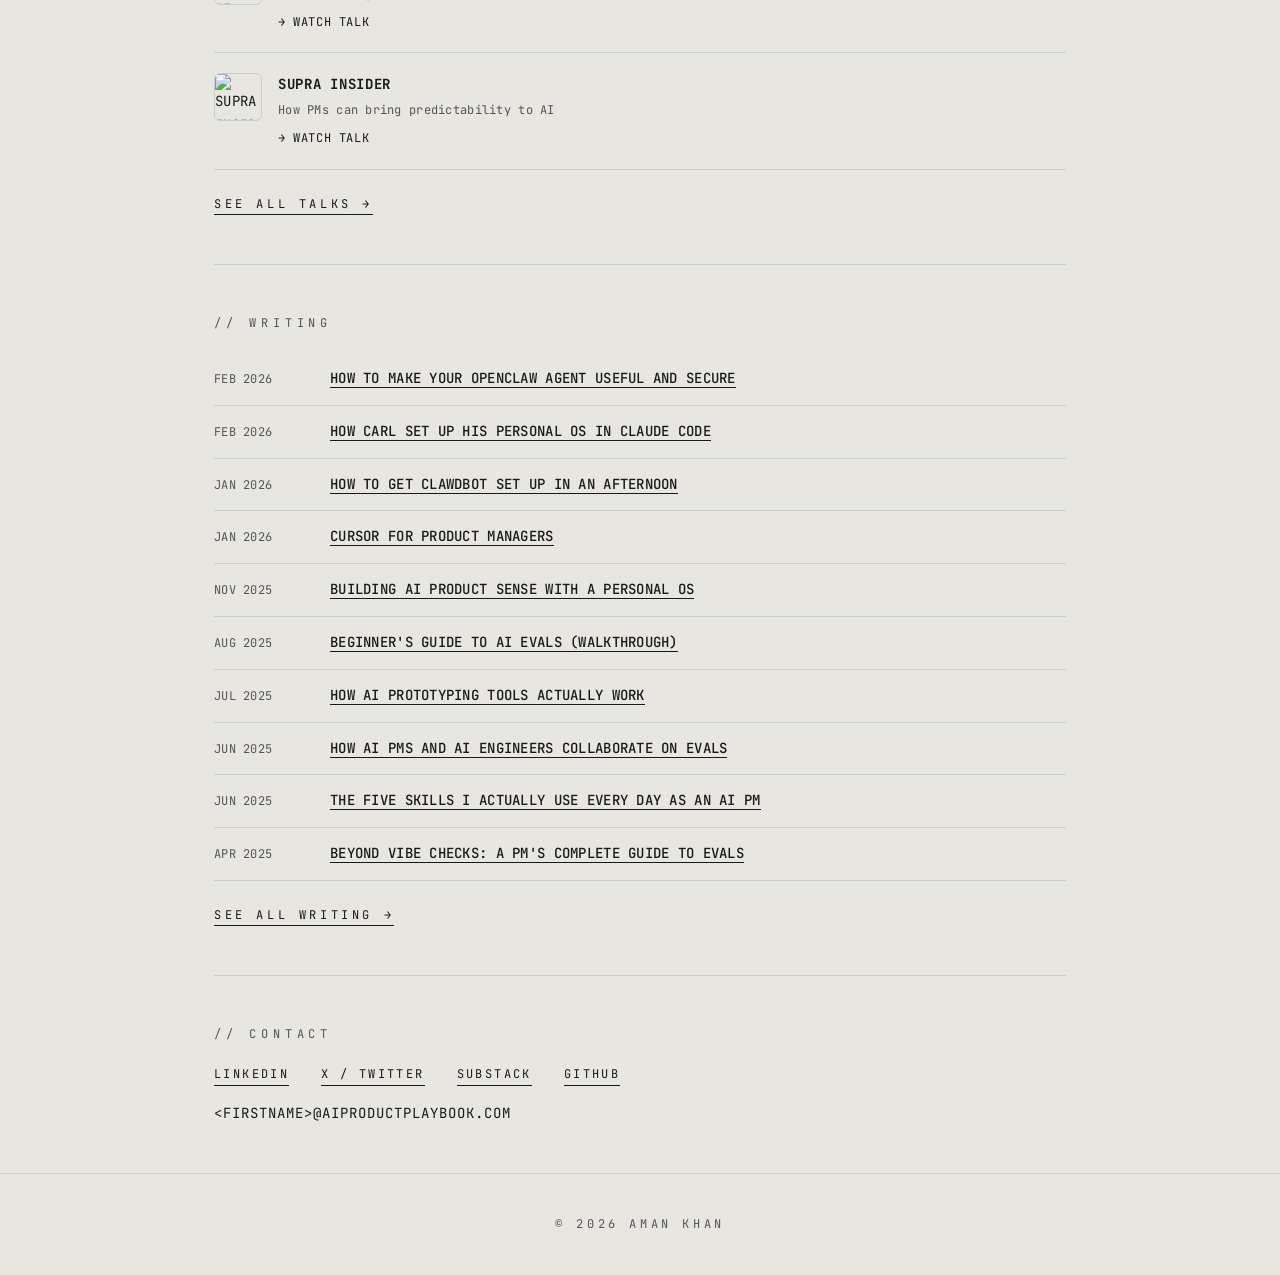
==== commit 2adcb239: "chore: refresh GitHub star counts" ====
--- a/preview/index.html
+++ b/preview/index.html
@@ -417,7 +417,7 @@
   <div class="oss-grid">
     <div class="oss-card">
       <h3><a href="https://github.com/amanaiproduct/personal-os">PERSONAL-OS</a></h3>
-      <div class="oss-stars">&#9733; 572 STARS</div>
+      <div class="oss-stars">&#9733; 573 STARS</div>
       <p style="margin-top:8px;text-transform:none;font-size:12px;color:var(--muted);">A framework for building your own AI-powered personal operating system.</p>
     </div>
     <div class="oss-card">
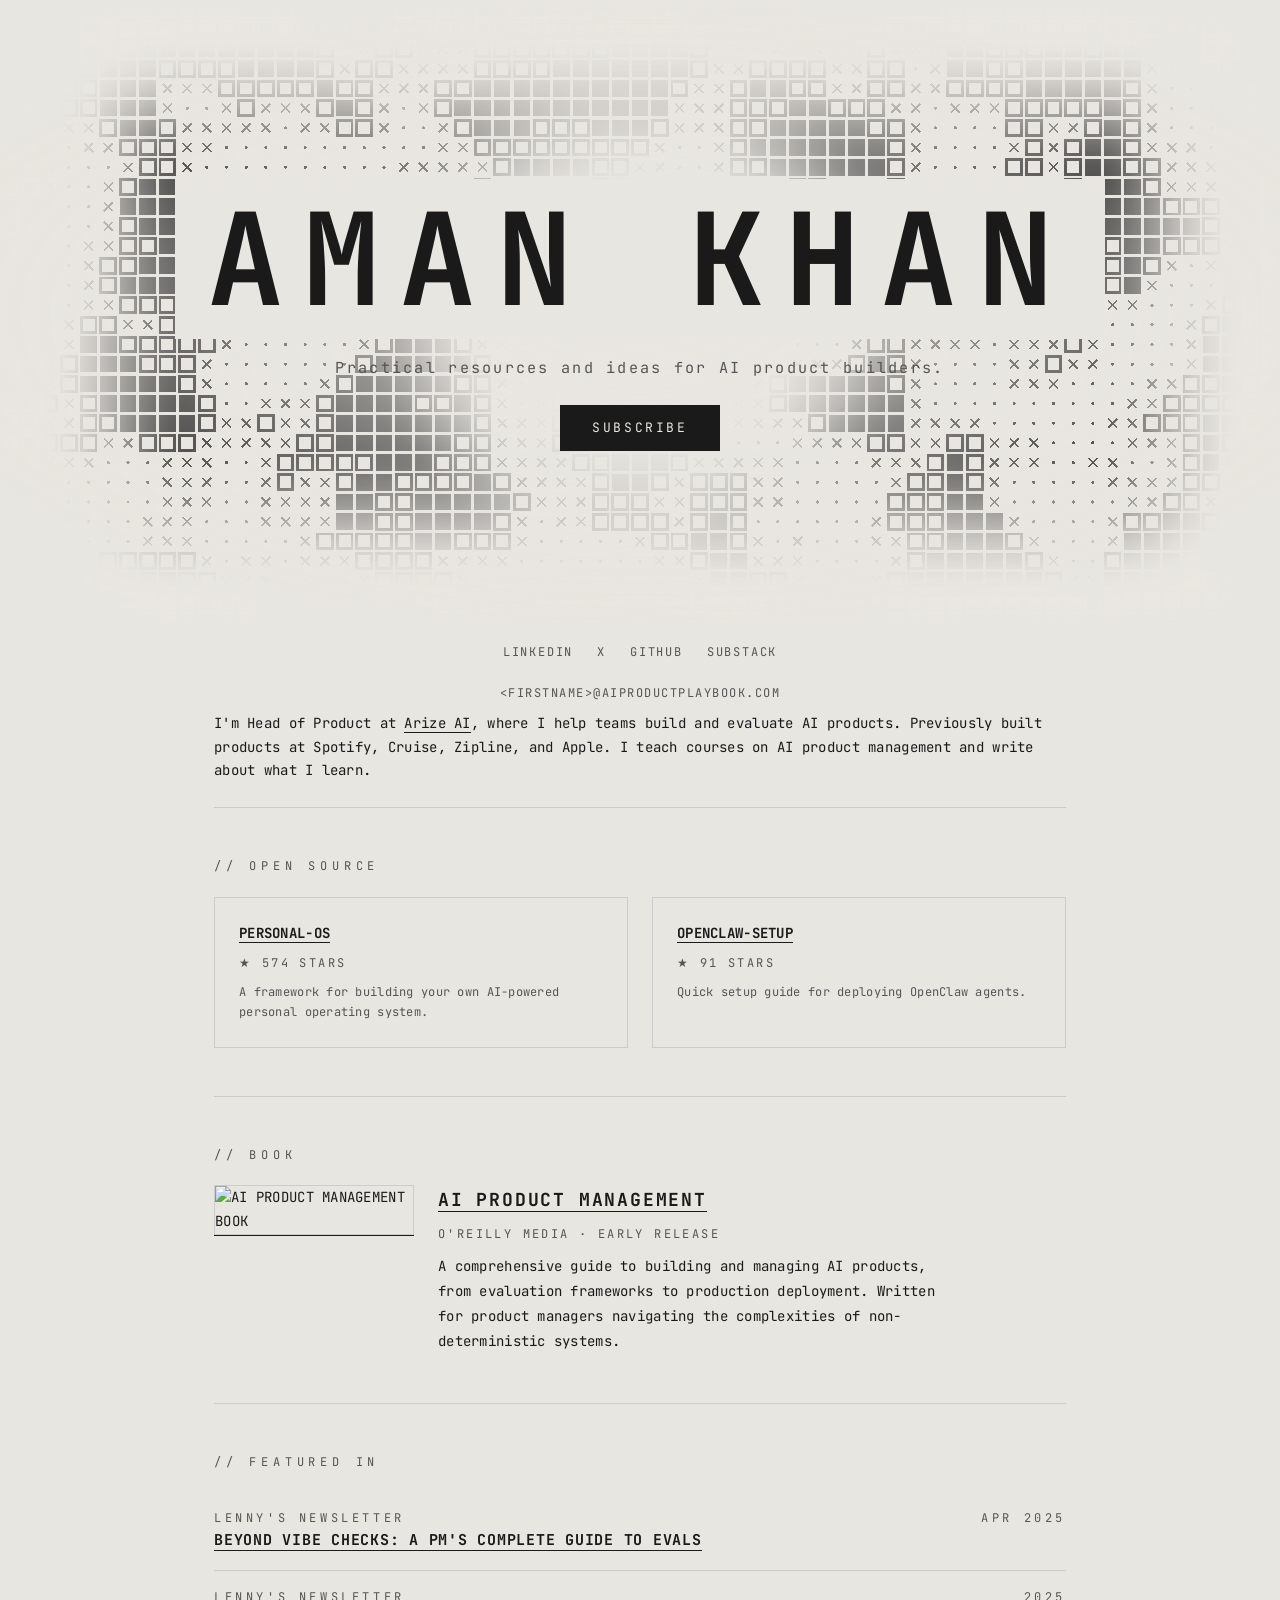
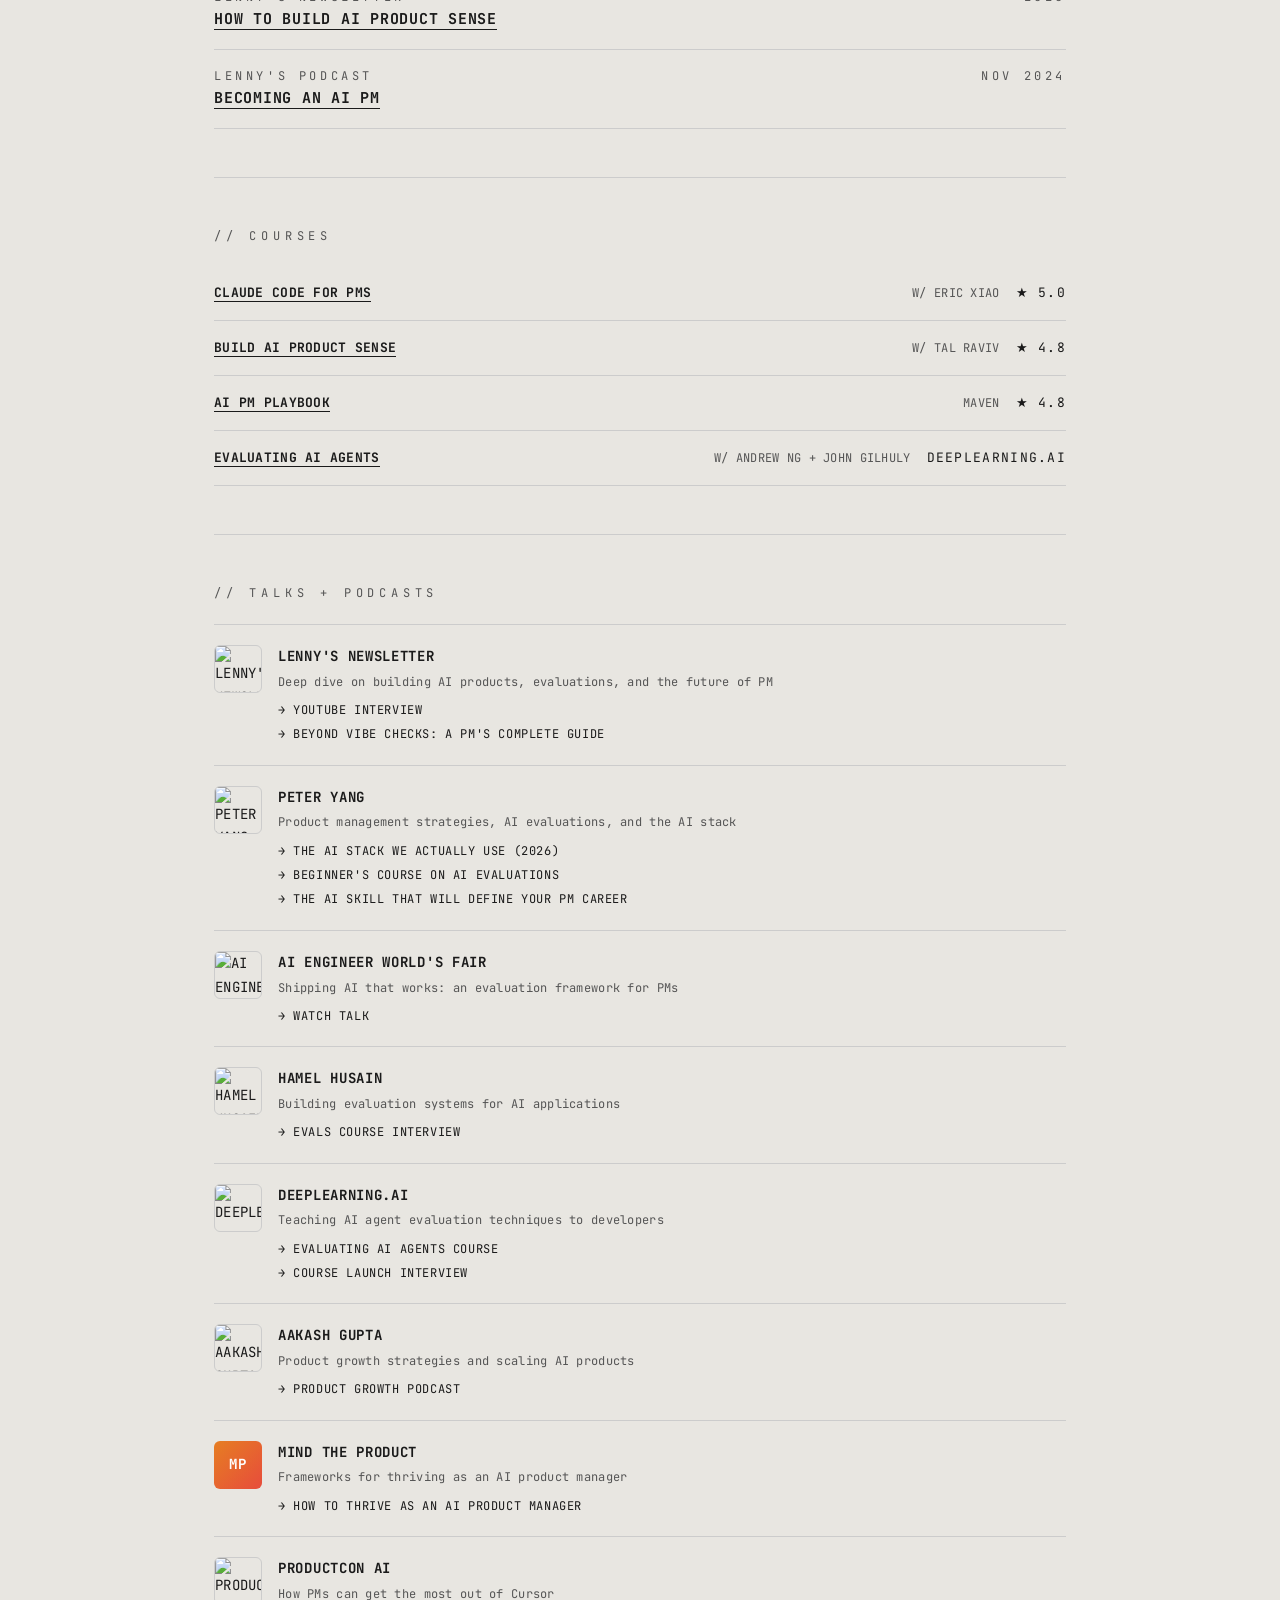
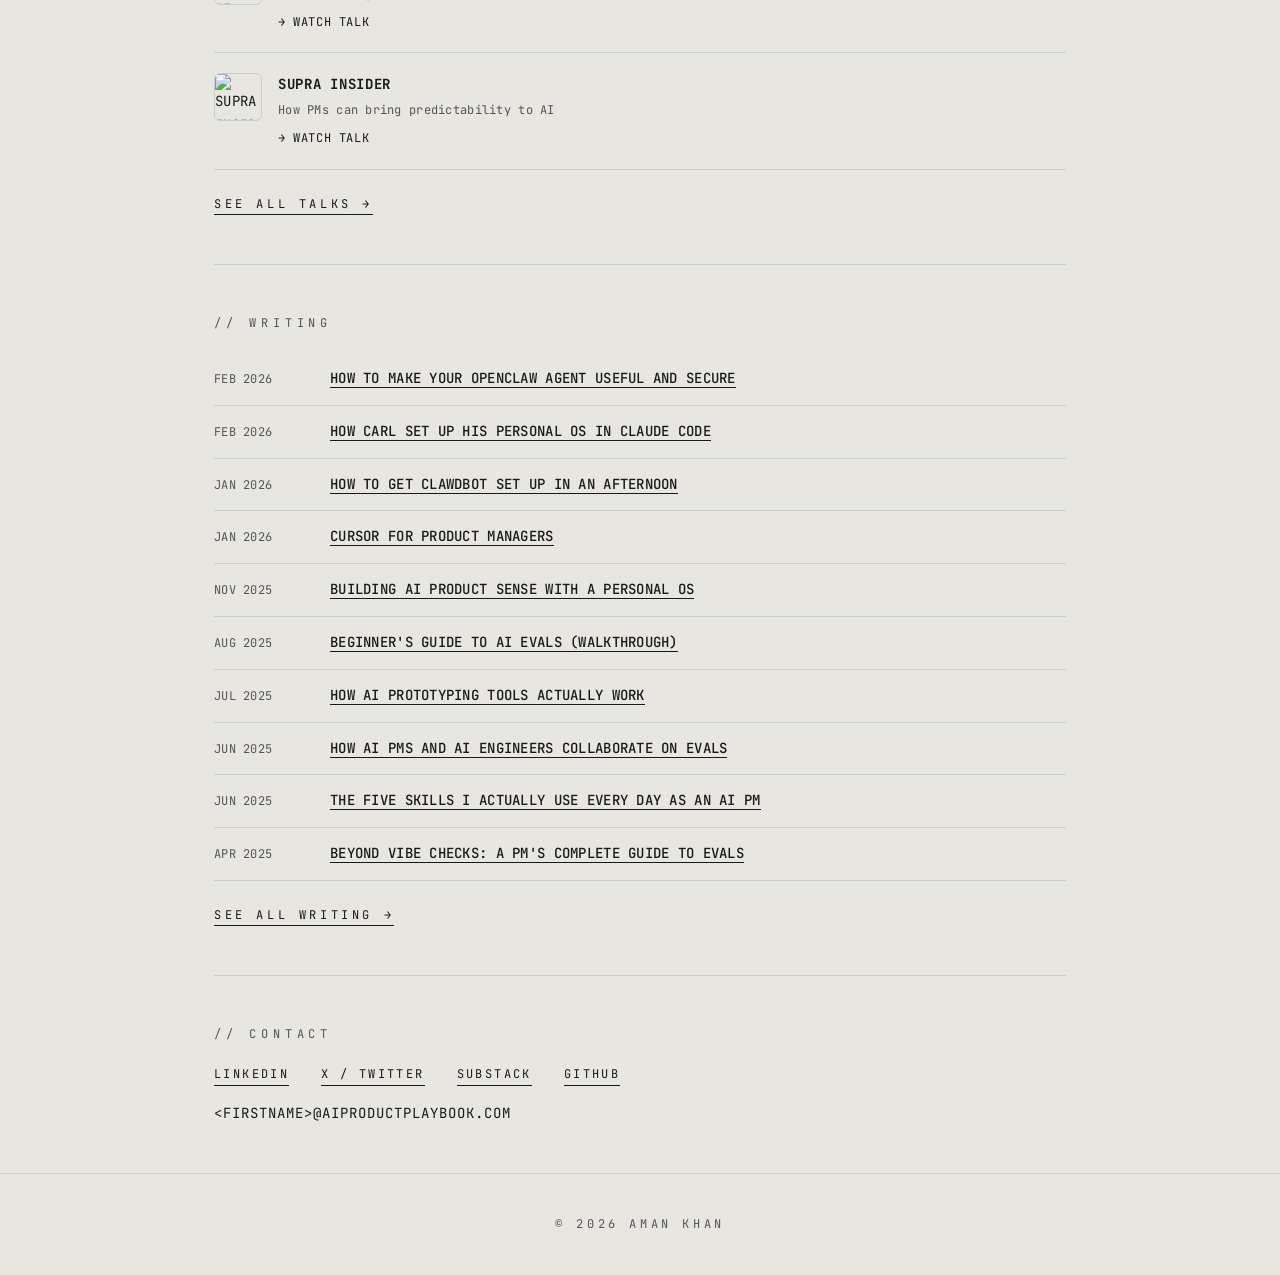
==== commit 2635c6d5: "chore: refresh GitHub star counts" ====
--- a/preview/index.html
+++ b/preview/index.html
@@ -417,7 +417,7 @@
   <div class="oss-grid">
     <div class="oss-card">
       <h3><a href="https://github.com/amanaiproduct/personal-os">PERSONAL-OS</a></h3>
-      <div class="oss-stars">&#9733; 573 STARS</div>
+      <div class="oss-stars">&#9733; 574 STARS</div>
       <p style="margin-top:8px;text-transform:none;font-size:12px;color:var(--muted);">A framework for building your own AI-powered personal operating system.</p>
     </div>
     <div class="oss-card">
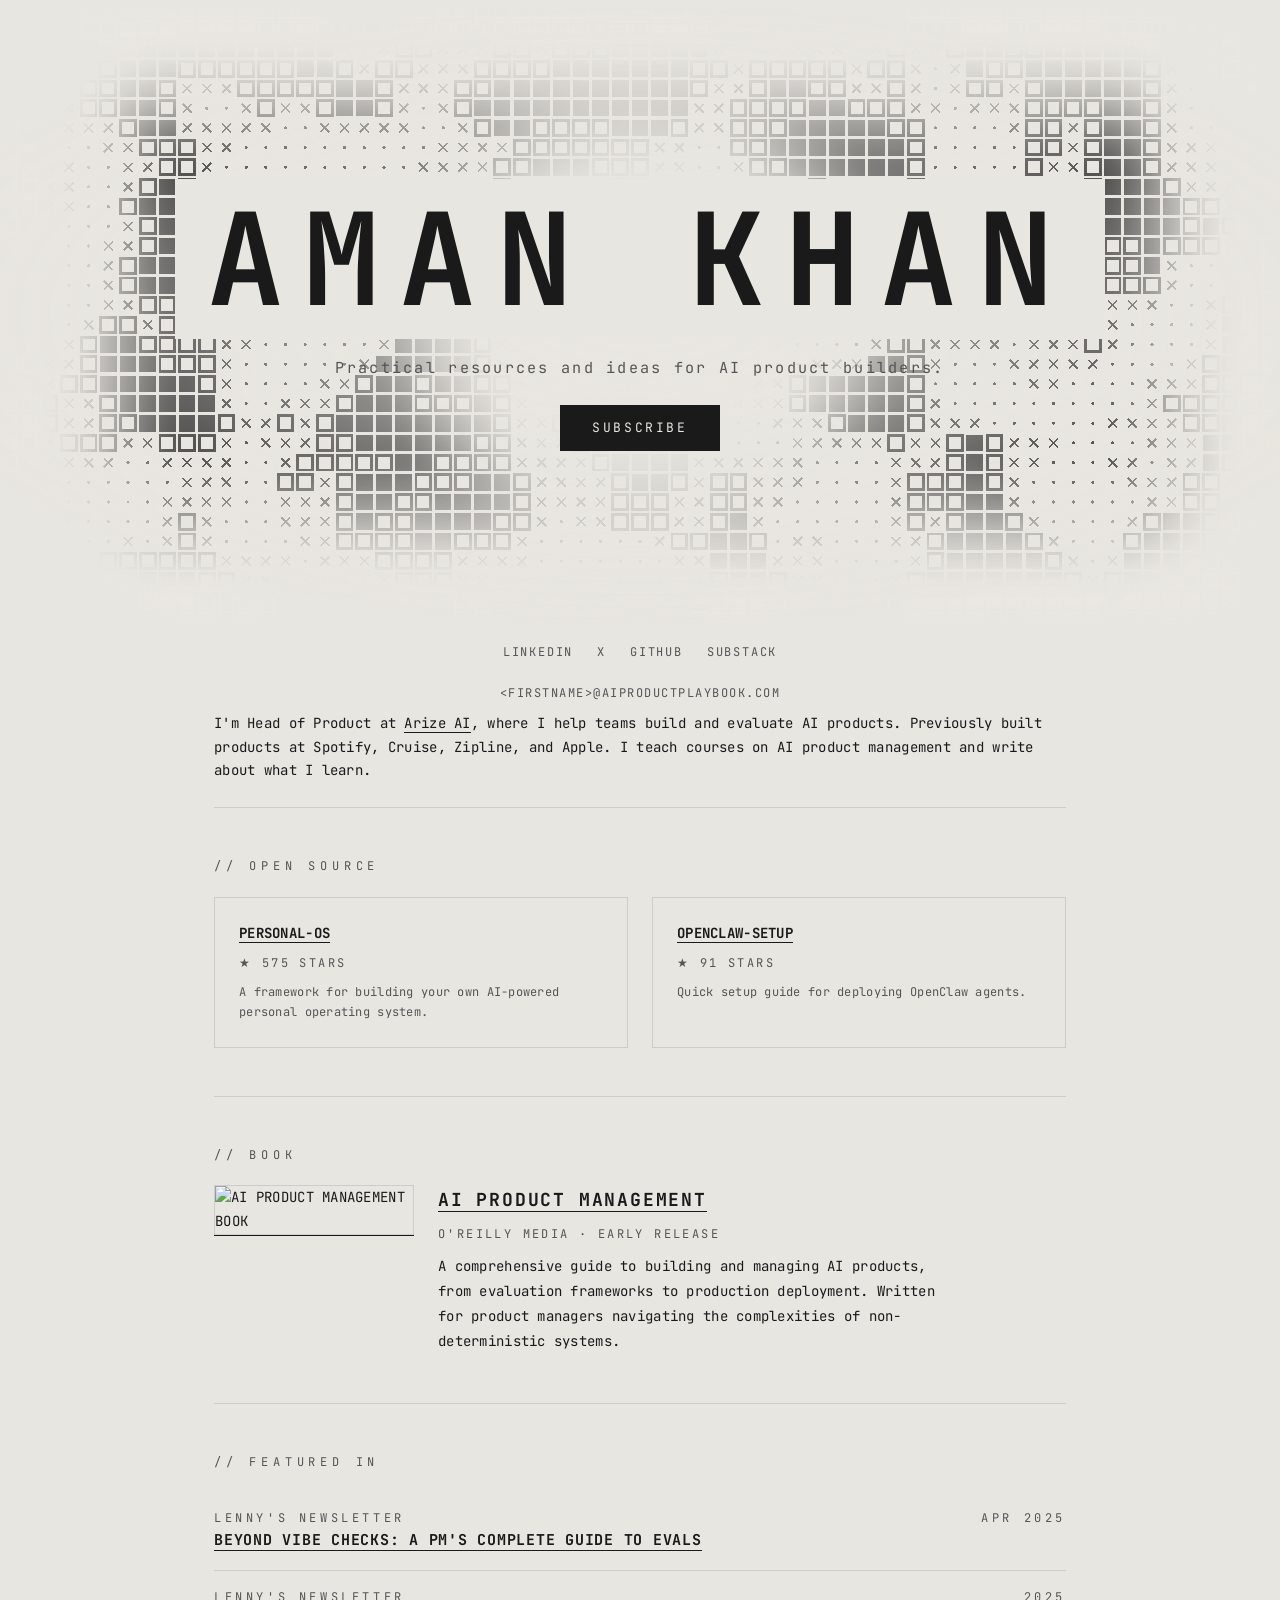
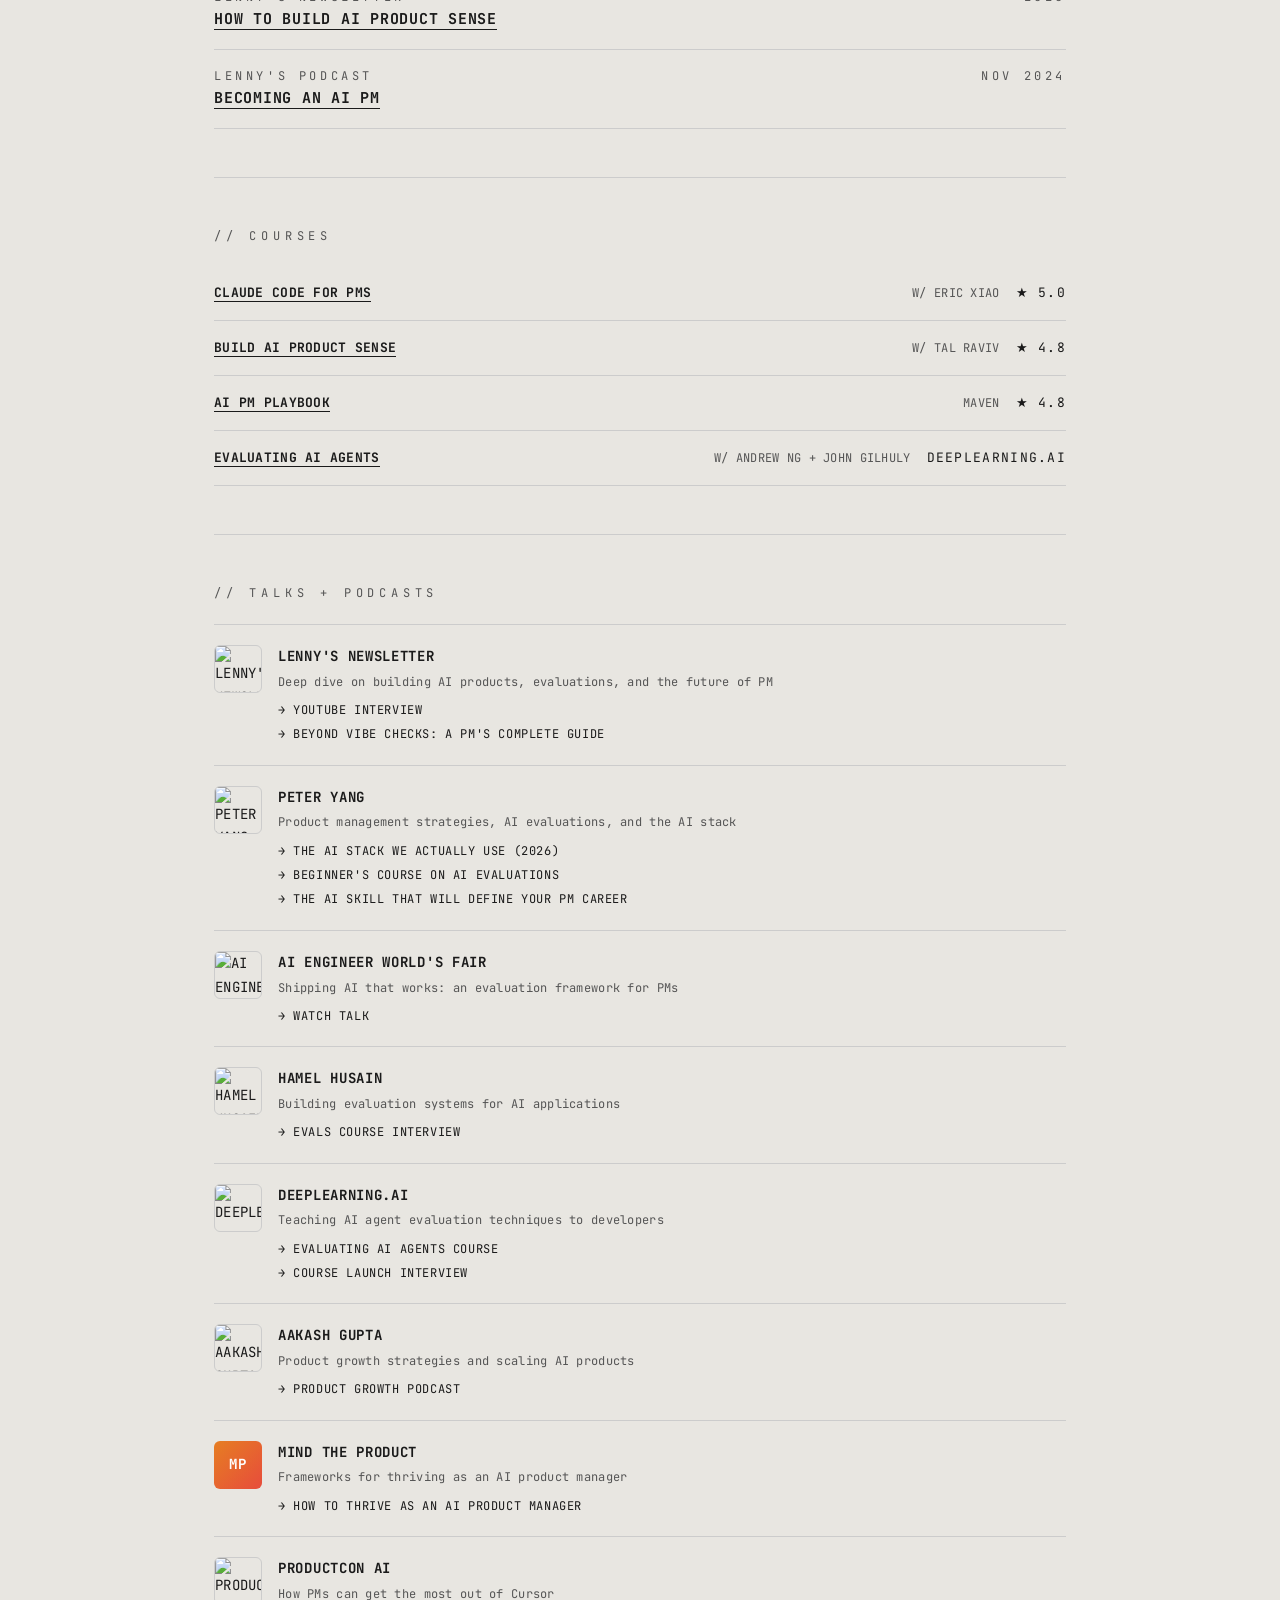
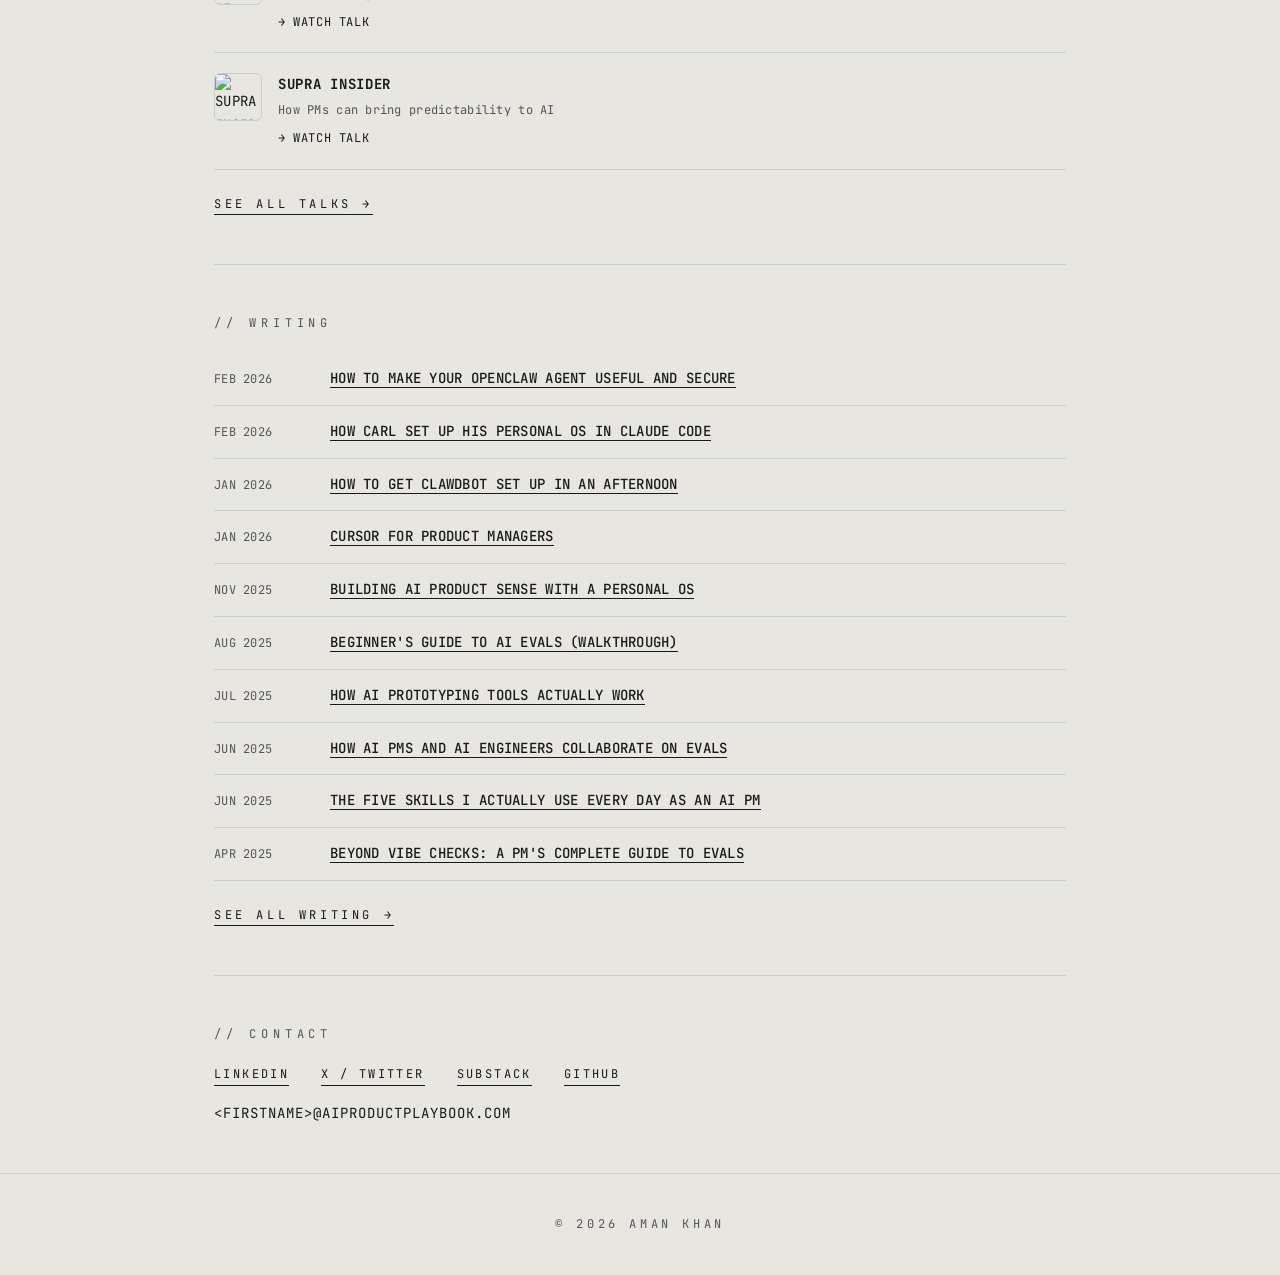
==== commit af4b1b04: "chore: refresh GitHub star counts" ====
--- a/preview/index.html
+++ b/preview/index.html
@@ -417,7 +417,7 @@
   <div class="oss-grid">
     <div class="oss-card">
       <h3><a href="https://github.com/amanaiproduct/personal-os">PERSONAL-OS</a></h3>
-      <div class="oss-stars">&#9733; 574 STARS</div>
+      <div class="oss-stars">&#9733; 575 STARS</div>
       <p style="margin-top:8px;text-transform:none;font-size:12px;color:var(--muted);">A framework for building your own AI-powered personal operating system.</p>
     </div>
     <div class="oss-card">
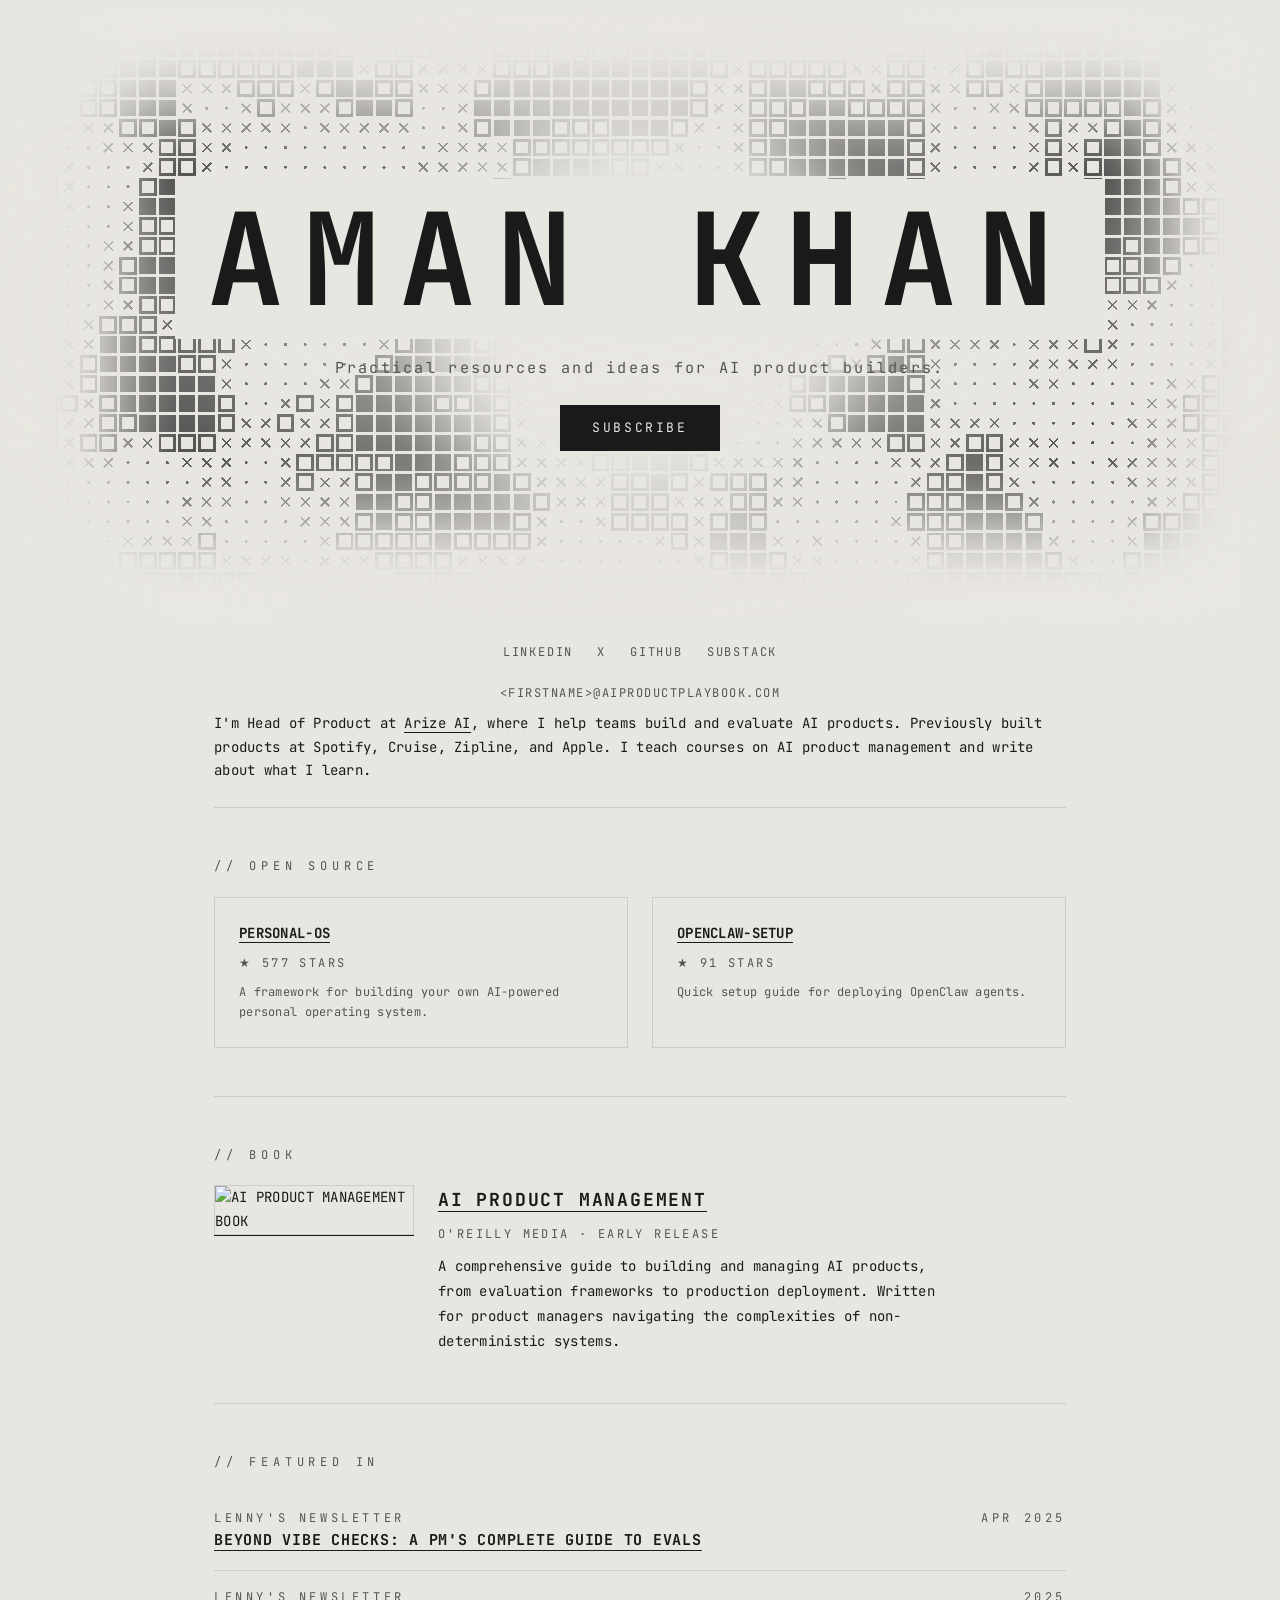
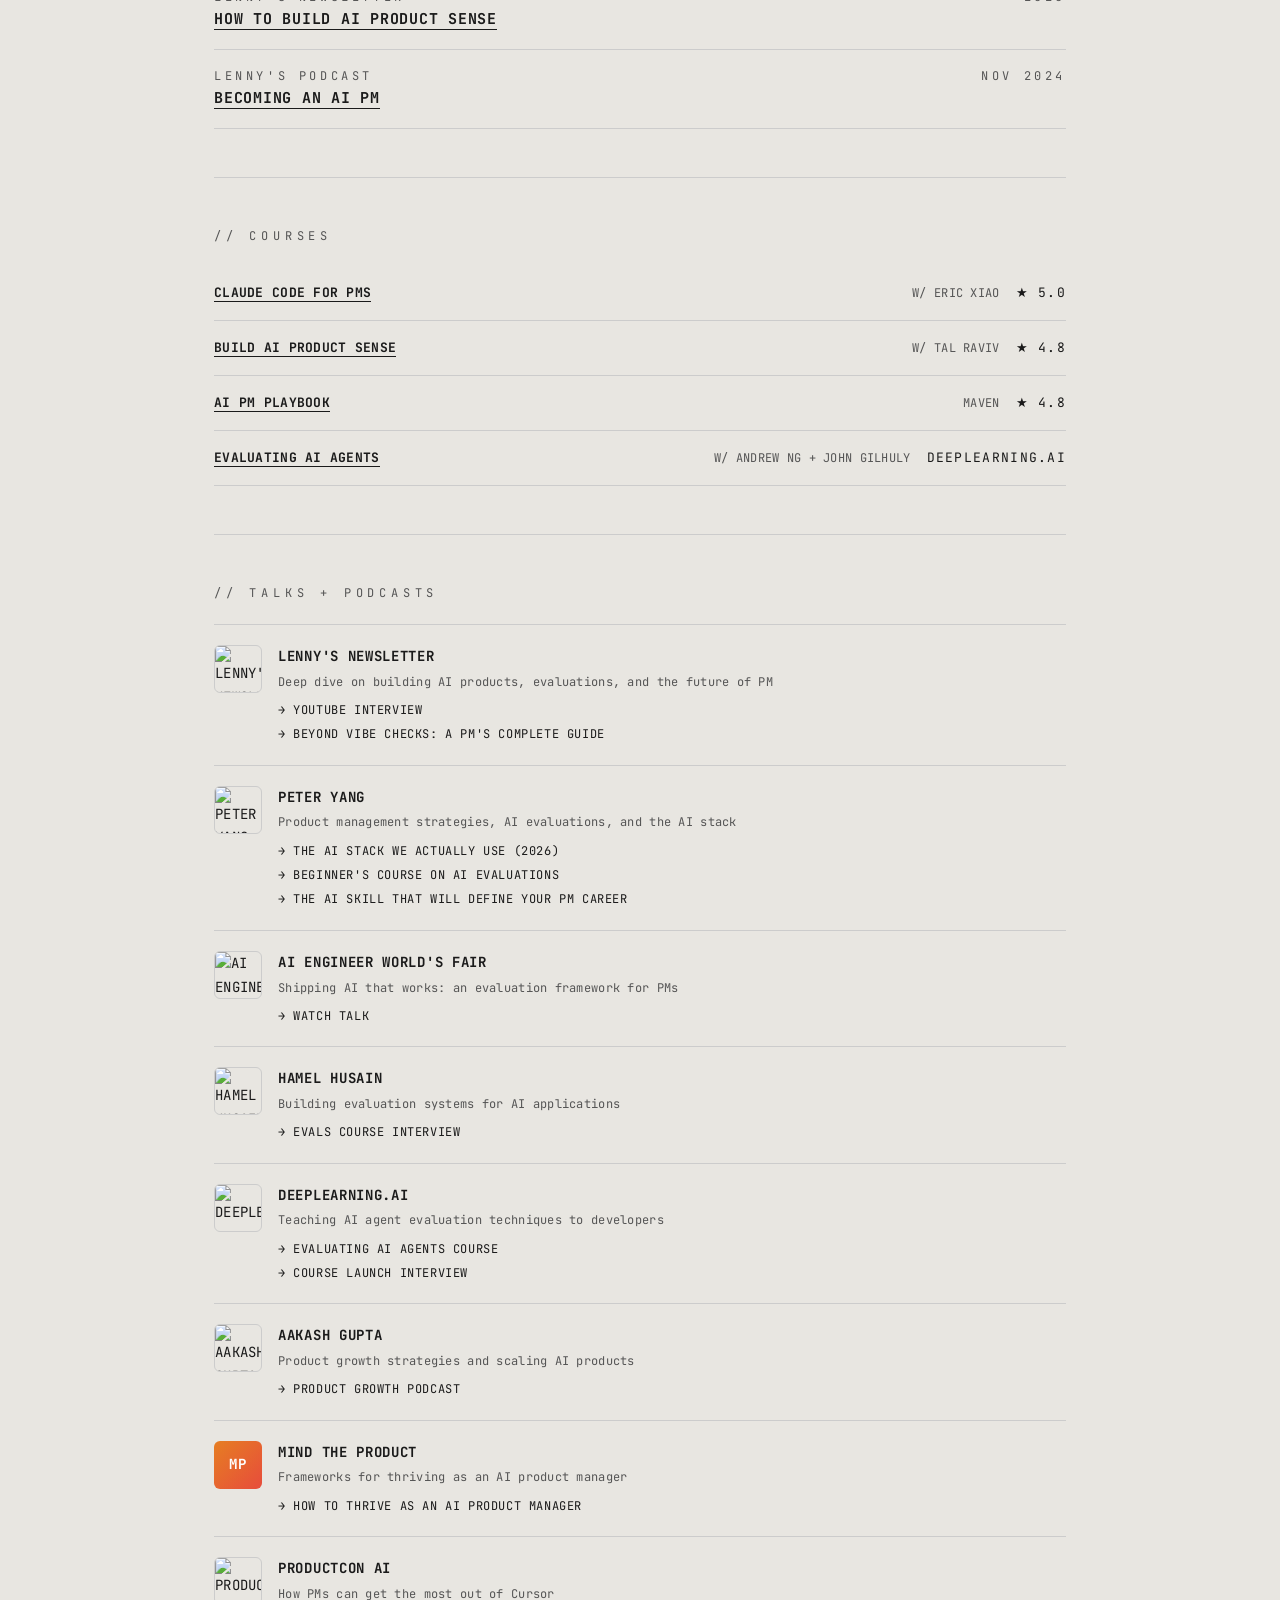
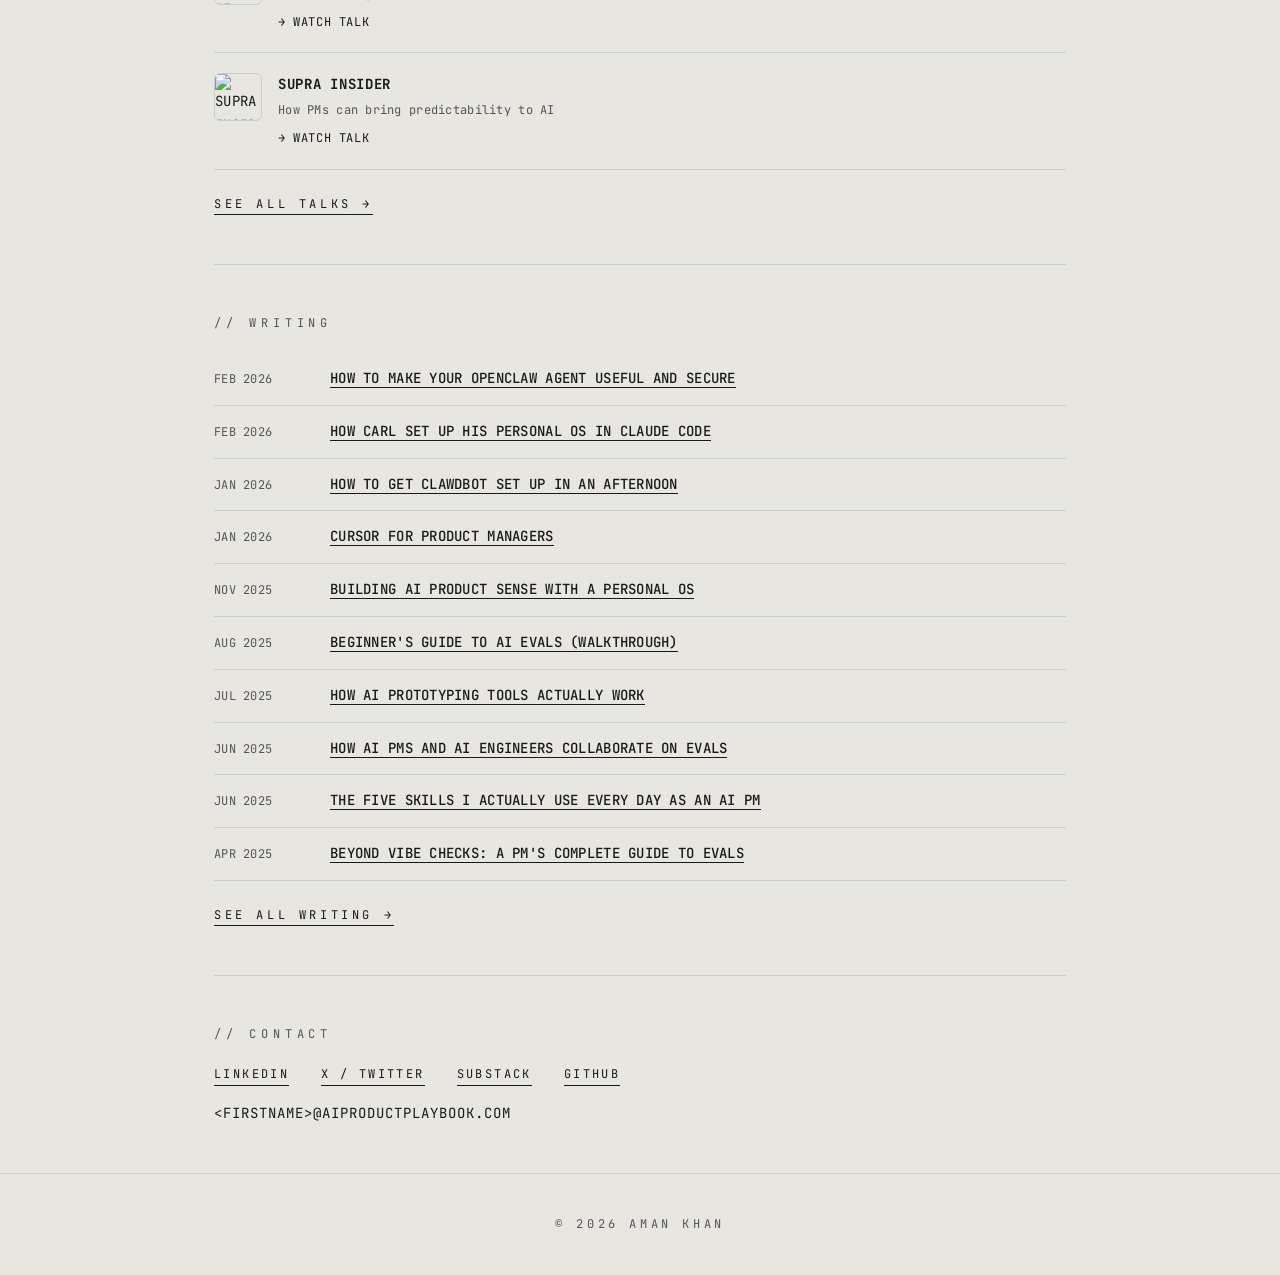
==== commit 2219fab1: "chore: refresh GitHub star counts" ====
--- a/preview/index.html
+++ b/preview/index.html
@@ -417,7 +417,7 @@
   <div class="oss-grid">
     <div class="oss-card">
       <h3><a href="https://github.com/amanaiproduct/personal-os">PERSONAL-OS</a></h3>
-      <div class="oss-stars">&#9733; 575 STARS</div>
+      <div class="oss-stars">&#9733; 577 STARS</div>
       <p style="margin-top:8px;text-transform:none;font-size:12px;color:var(--muted);">A framework for building your own AI-powered personal operating system.</p>
     </div>
     <div class="oss-card">
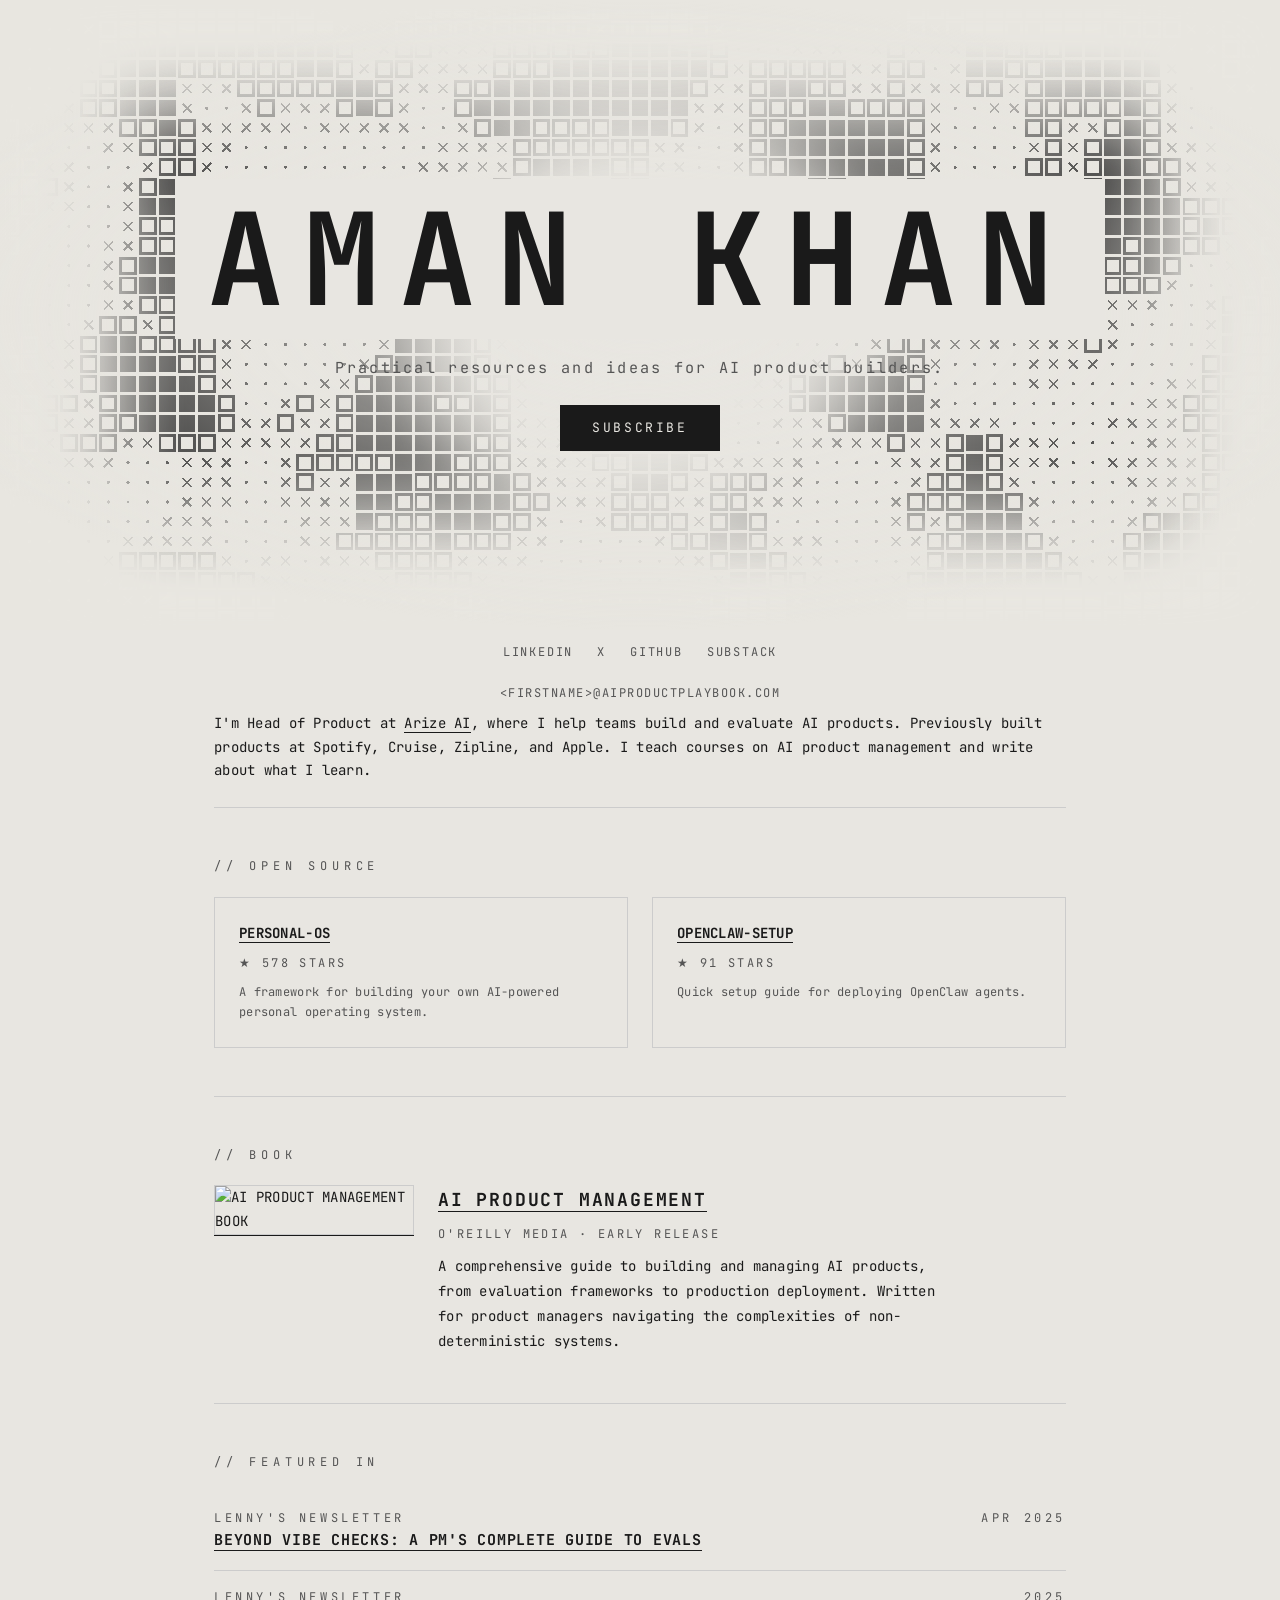
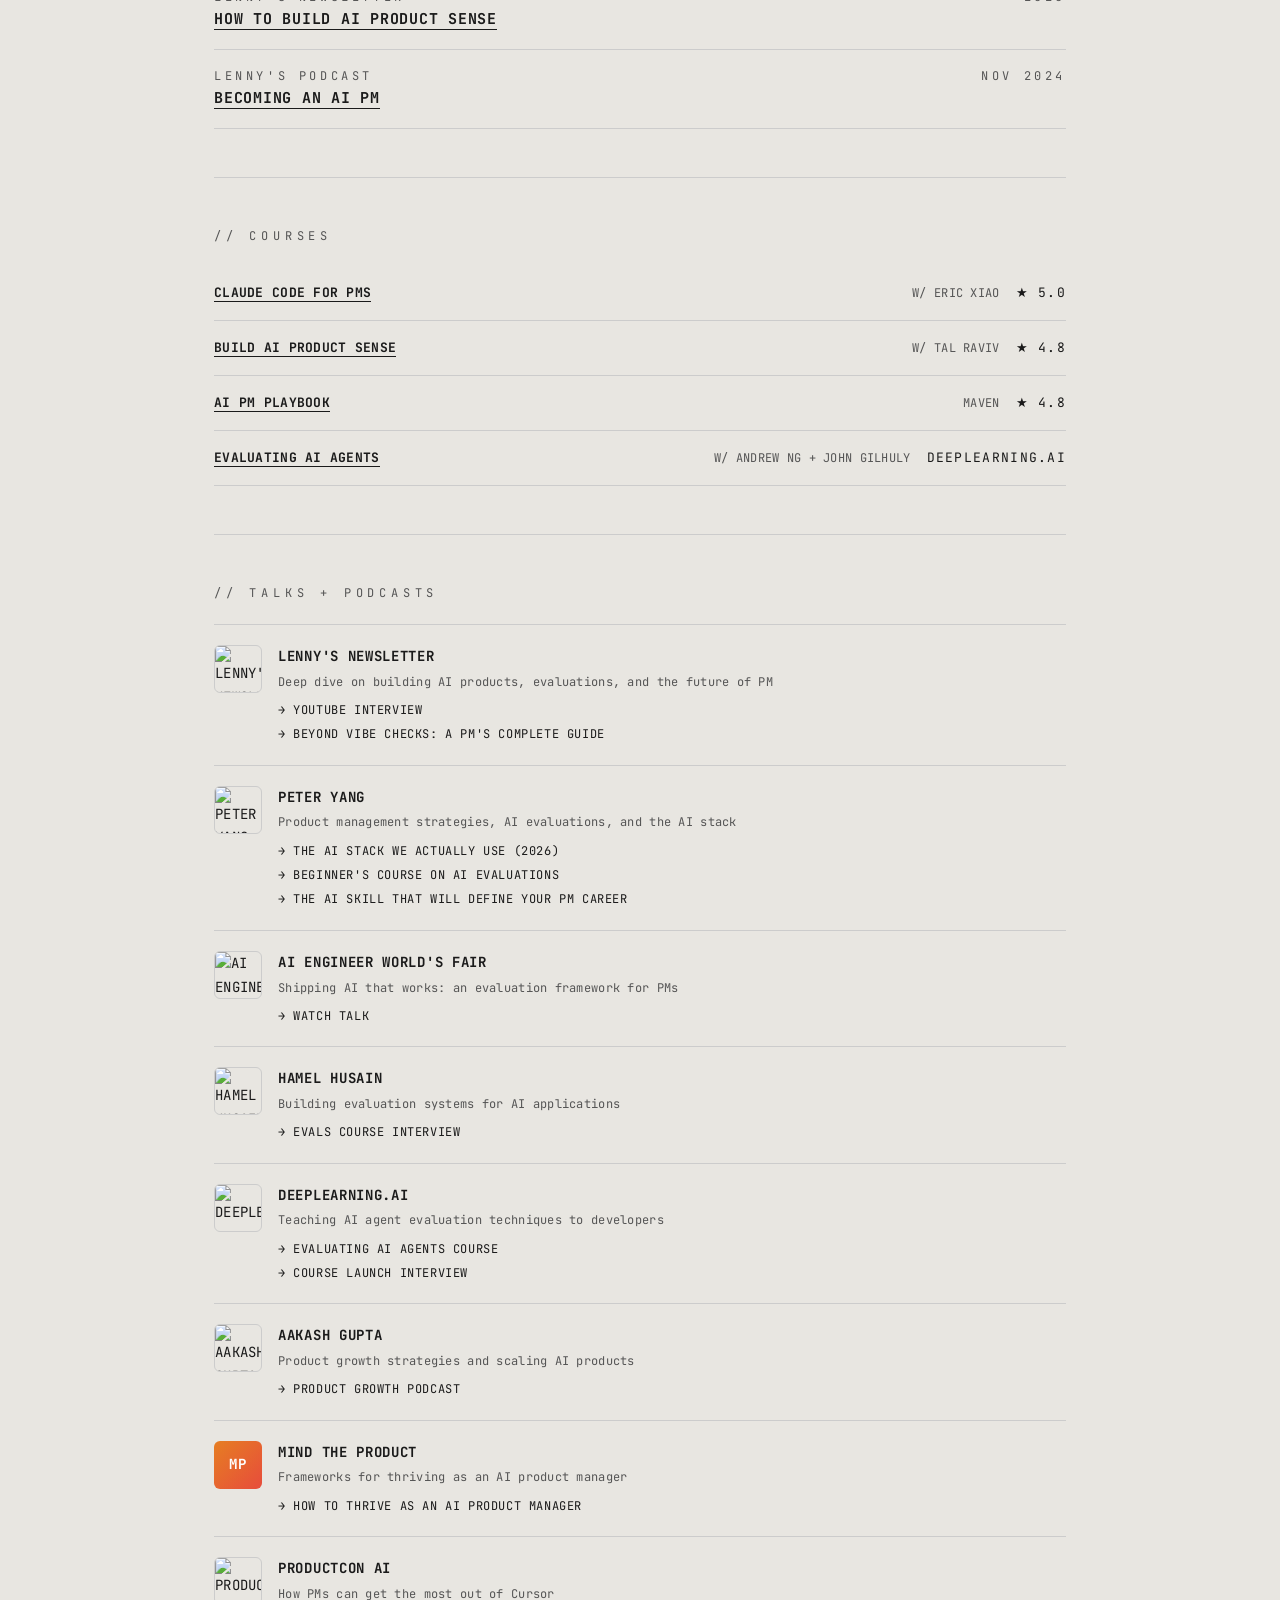
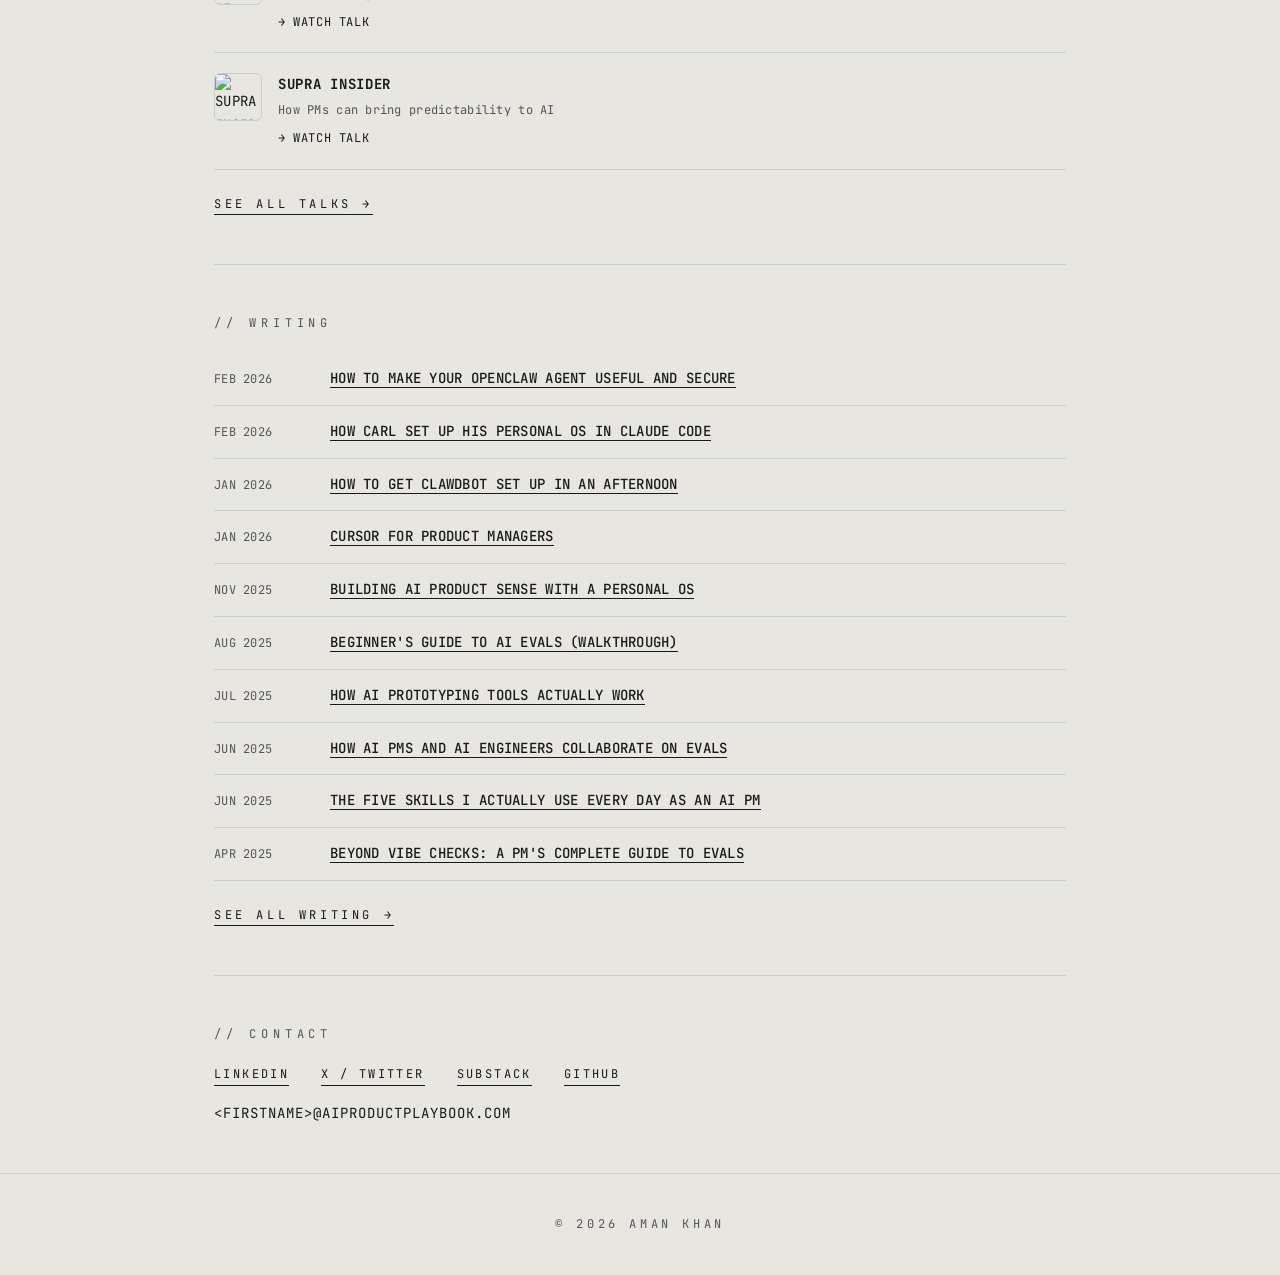
==== commit 555c27f9: "chore: refresh GitHub star counts" ====
--- a/preview/index.html
+++ b/preview/index.html
@@ -417,7 +417,7 @@
   <div class="oss-grid">
     <div class="oss-card">
       <h3><a href="https://github.com/amanaiproduct/personal-os">PERSONAL-OS</a></h3>
-      <div class="oss-stars">&#9733; 577 STARS</div>
+      <div class="oss-stars">&#9733; 578 STARS</div>
       <p style="margin-top:8px;text-transform:none;font-size:12px;color:var(--muted);">A framework for building your own AI-powered personal operating system.</p>
     </div>
     <div class="oss-card">
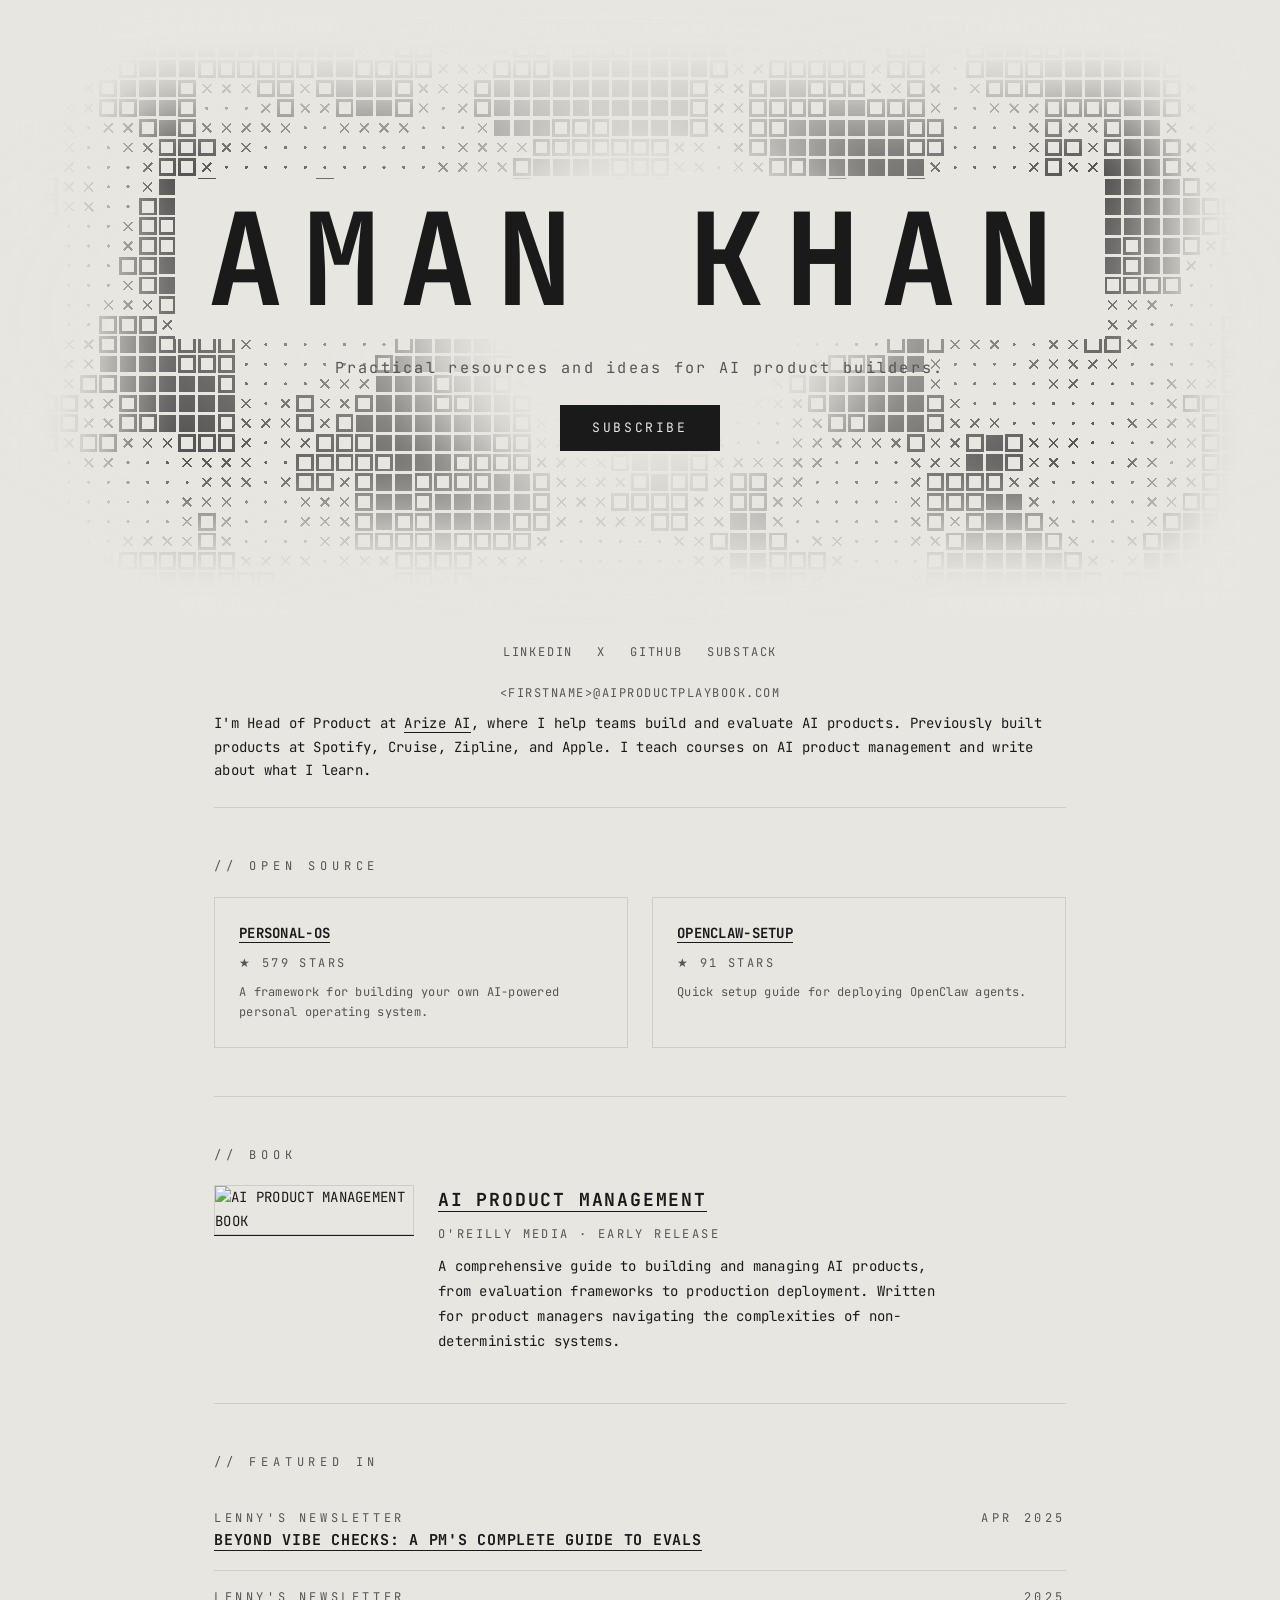
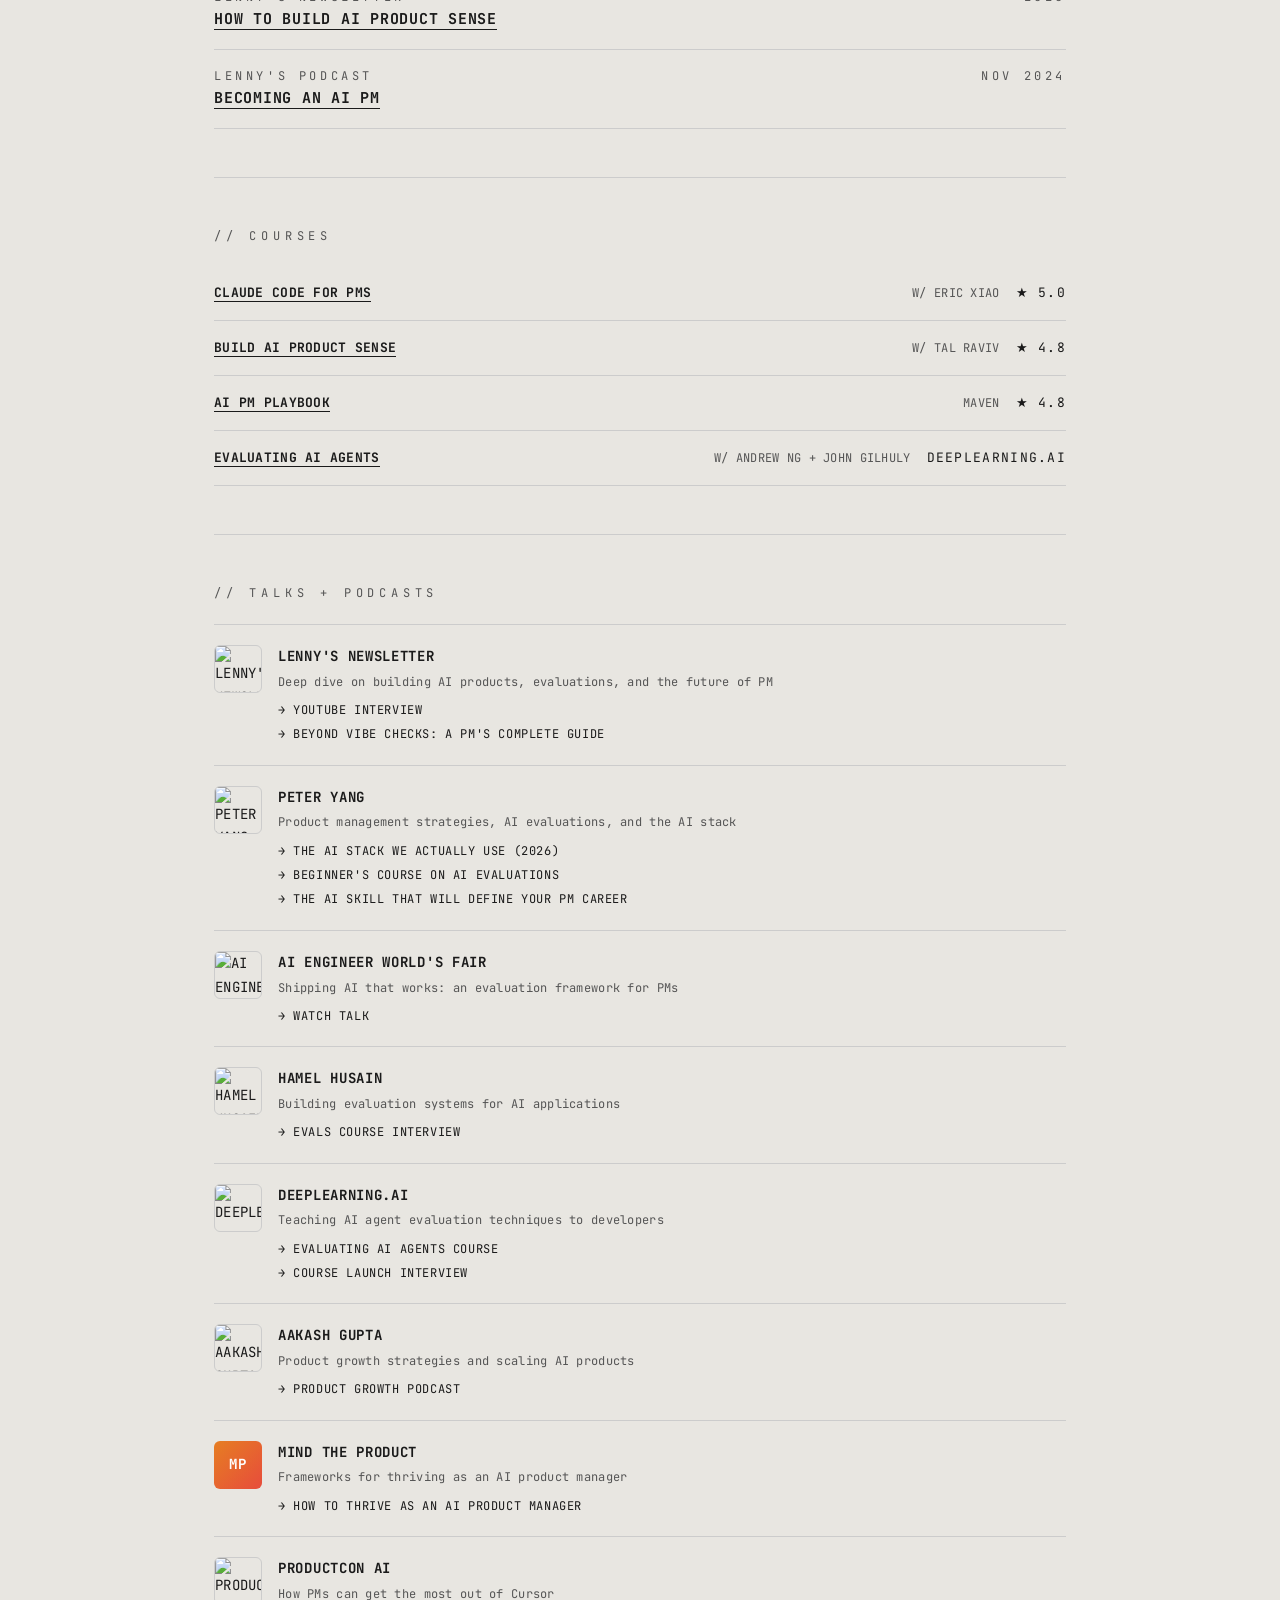
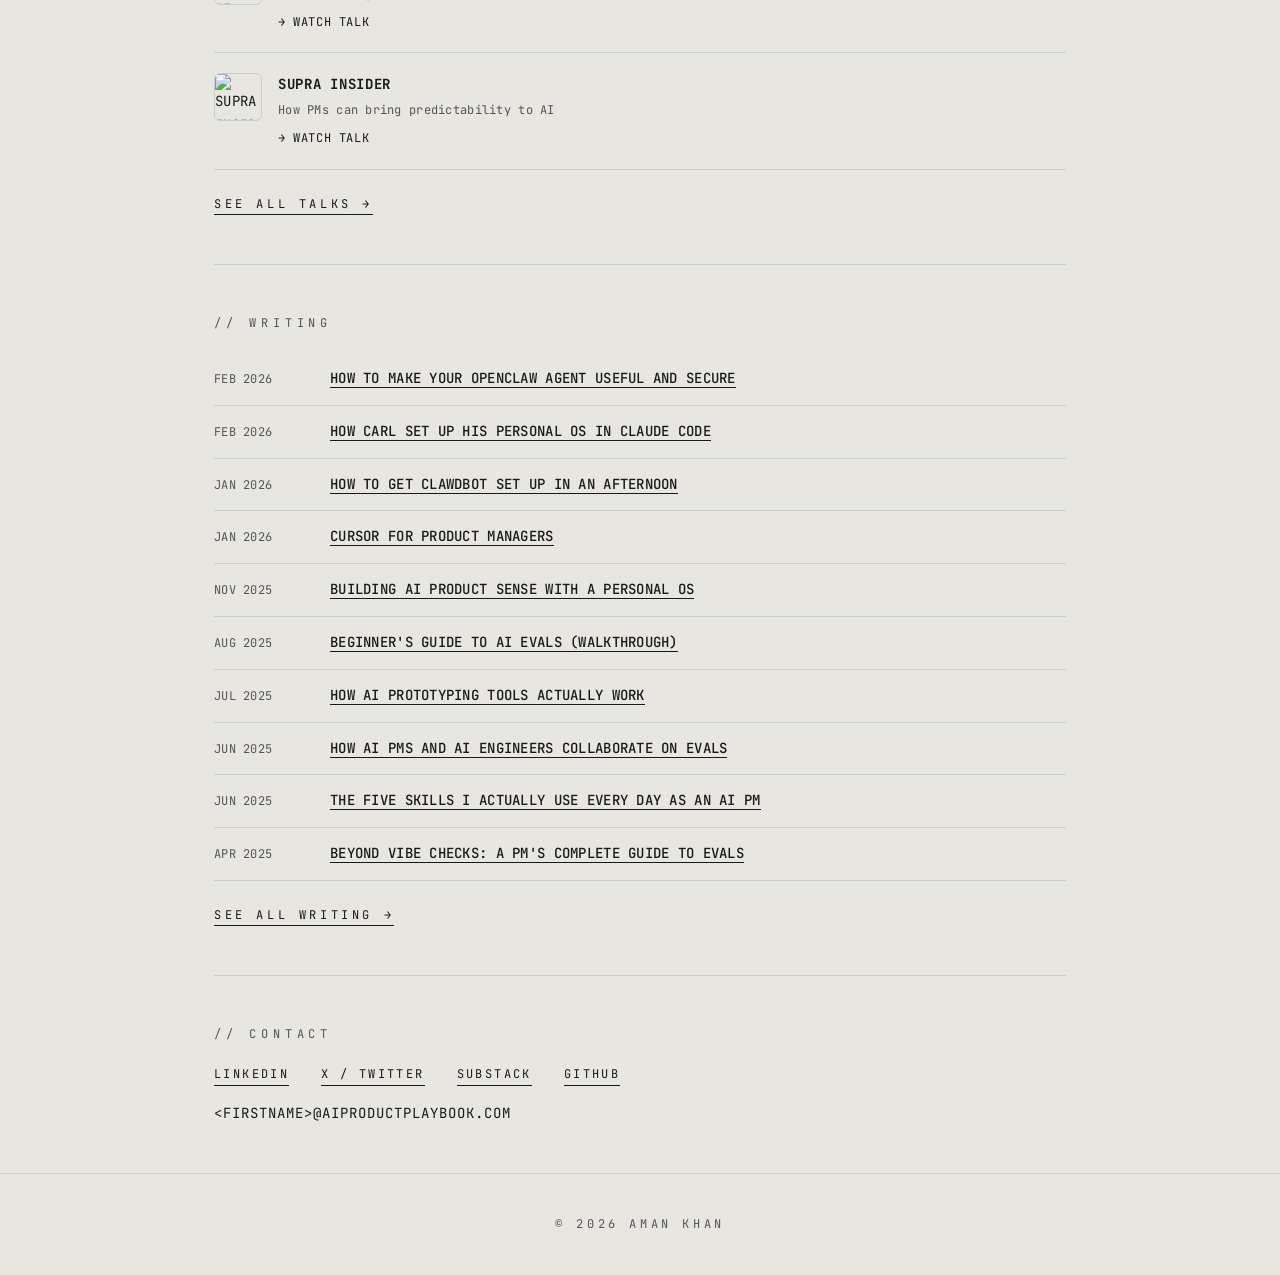
==== commit e3fdf3fe: "chore: refresh GitHub star counts" ====
--- a/preview/index.html
+++ b/preview/index.html
@@ -417,7 +417,7 @@
   <div class="oss-grid">
     <div class="oss-card">
       <h3><a href="https://github.com/amanaiproduct/personal-os">PERSONAL-OS</a></h3>
-      <div class="oss-stars">&#9733; 578 STARS</div>
+      <div class="oss-stars">&#9733; 579 STARS</div>
       <p style="margin-top:8px;text-transform:none;font-size:12px;color:var(--muted);">A framework for building your own AI-powered personal operating system.</p>
     </div>
     <div class="oss-card">
